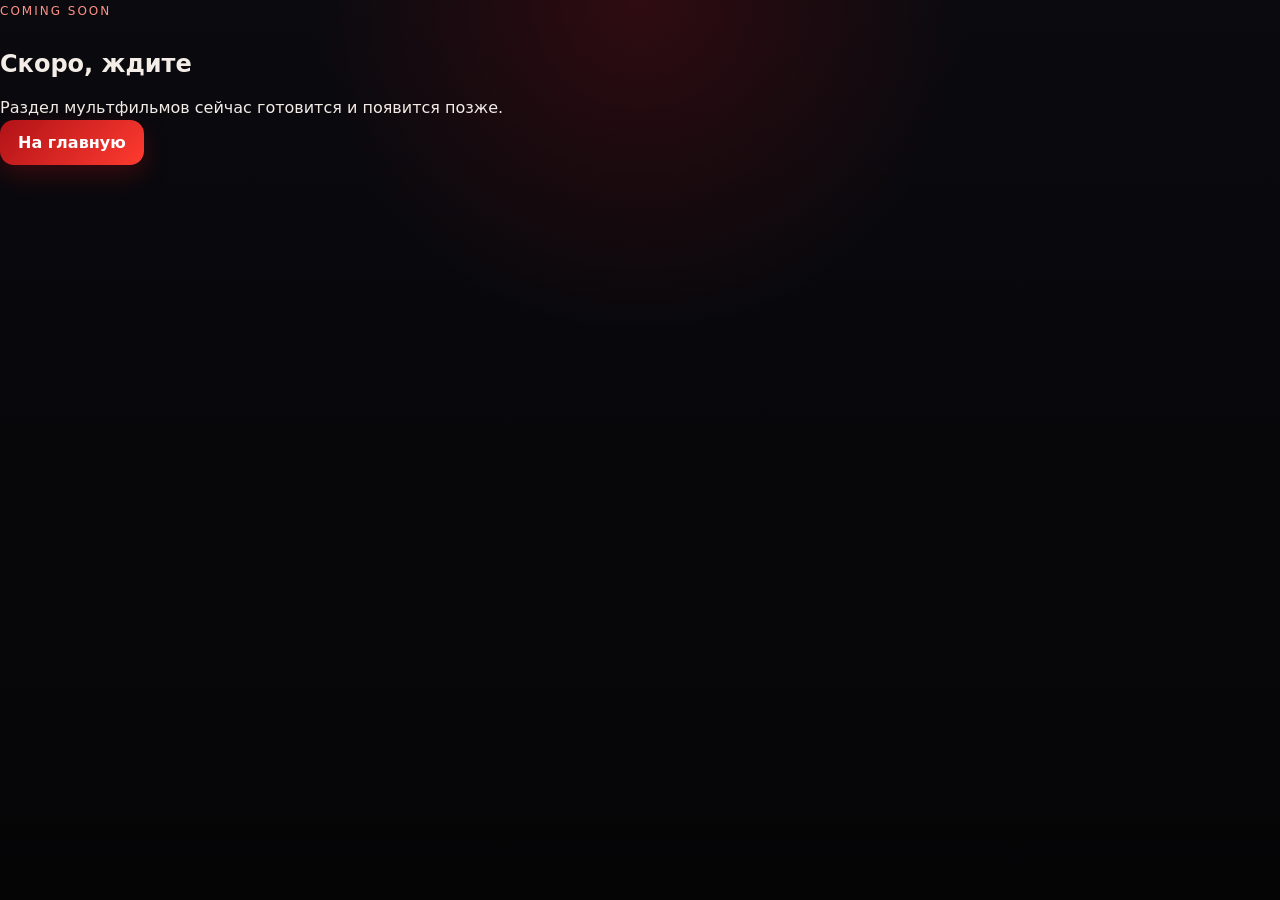
==== index.html/cartoons.html @ 0774ef66 "Add files via upload" ====
<!DOCTYPE html>
<html lang="ru">
<head>
  <meta charset="UTF-8" />
  <meta name="viewport" content="width=device-width, initial-scale=1.0" />
  <title>Мультфильмы</title>
  <link rel="stylesheet" href="style.css" />
</head>
<body>
  <main class="soon-page">
    <div class="soon-card">
      <span class="eyebrow">Coming soon</span>
      <h2>Скоро, ждите</h2>
      <p>Раздел мультфильмов сейчас готовится и появится позже.</p>
      <a class="btn btn-primary" href="index.html">На главную</a>
    </div>
  </main>
</body>
</html>
---- index.html/style.css ----
:root{
  --bg:#050507;
  --panel:#111118;
  --panel2:#171722;
  --text:#f3ece7;
  --muted:#b9aca7;
  --accent:#b11217;
  --accent2:#ff3b30;
  --line:rgba(255,59,48,.18);
}

*{box-sizing:border-box}
html,body{margin:0;padding:0}
body{
  min-height:100vh;
  font-family:Inter,system-ui,sans-serif;
  color:var(--text);
  background:
    radial-gradient(circle at top, rgba(177,18,23,.22), transparent 30%),
    linear-gradient(180deg, #0a0a0f 0%, #050506 100%);
}

.bg-noise{
  position:fixed;
  inset:0;
  pointer-events:none;
  opacity:.08;
  background-image:linear-gradient(rgba(255,255,255,.05) 1px, transparent 1px), linear-gradient(90deg, rgba(255,255,255,.05) 1px, transparent 1px);
  background-size:24px 24px;
  z-index:0;
}

.topbar,.page{position:relative;z-index:1}

.topbar{
  display:flex;
  justify-content:space-between;
  align-items:center;
  gap:20px;
  padding:18px 28px;
  background:rgba(10,10,14,.88);
  border-bottom:1px solid var(--line);
  backdrop-filter:blur(12px);
  box-shadow:0 10px 30px rgba(0,0,0,.35);
}

.brand{display:flex;align-items:center;gap:14px}
.logo-mark{
  width:54px;height:54px;border-radius:50%;
  display:grid;place-items:center;font-size:24px;color:#fff;
  background:radial-gradient(circle at 30% 30%, #ff5a5f, #590408 70%);
  box-shadow:0 0 18px rgba(177,18,23,.55);
  border:1px solid rgba(255,255,255,.08);
}
.brand-text h1{
  margin:0;font-family:Cinzel,serif;font-size:28px;letter-spacing:1px;text-transform:uppercase;
}
.brand-text p{margin:3px 0 0;color:var(--muted);font-size:13px}

.topnav{display:flex;flex-wrap:wrap;gap:10px}
.topnav a{
  color:var(--text);text-decoration:none;padding:10px 14px;
  border:1px solid rgba(255,255,255,.08);border-radius:999px;background:rgba(255,255,255,.03);
}
.topnav a:hover,.topnav a.active{
  background:rgba(177,18,23,.2);
  border-color:rgba(255,59,48,.45);
  box-shadow:0 0 18px rgba(177,18,23,.25);
}

.page{max-width:1280px;margin:0 auto;padding:30px 20px 60px}

.hero,.panel{
  background:rgba(14,14,20,.94);
  border:1px solid rgba(177,18,23,.18);
  border-radius:24px;
  box-shadow:0 18px 40px rgba(0,0,0,.4);
}

.hero{
  padding:28px;
  margin-bottom:18px;
}

.hero-split{
  display:grid;
  grid-template-columns:1.2fr .8fr;
  gap:24px;
  align-items:center;
}

.eyebrow{
  display:inline-block;
  margin-bottom:12px;
  color:#ff9189;
  font-size:12px;
  letter-spacing:2px;
  text-transform:uppercase;
}

.hero h2{
  margin:0 0 12px;
  font-family:Cinzel,serif;
  text-transform:uppercase;
  font-size:38px;
  letter-spacing:1px;
}

.hero p{margin:0;color:var(--muted);line-height:1.7;max-width:800px}

.hero-copy{display:flex;flex-direction:column;gap:16px}
.hero-actions{display:flex;gap:12px;flex-wrap:wrap}
.btn{
  border:none;border-radius:14px;padding:13px 18px;
  cursor:pointer;text-decoration:none;font-weight:700;
}
.btn-primary{
  background:linear-gradient(135deg, var(--accent), var(--accent2));
  color:#fff;
  box-shadow:0 10px 24px rgba(177,18,23,.28);
}
.btn-ghost{
  background:rgba(255,255,255,.04);
  color:var(--text);
  border:1px solid rgba(255,255,255,.1);
}

.hero-poster-wrap{
  min-height:320px;
  border-radius:22px;
  overflow:hidden;
  border:1px solid rgba(255,59,48,.15);
  background:radial-gradient(circle at top, rgba(177,18,23,.22), transparent 45%), #09090d;
  display:grid;
  place-items:center;
}
.hero-poster{
  width:100%;
  height:100%;
  object-fit:cover;
  display:block;
  filter:contrast(1.05) saturate(.92) brightness(.78);
}

.grid-two{
  display:grid;
  grid-template-columns:1fr 1fr;
  gap:18px;
  margin-bottom:18px;
}

.section-head{
  display:flex;
  justify-content:space-between;
  align-items:end;
  gap:16px;
  padding:20px 20px 0;
}
.section-head h3{
  margin:0;
  font-family:Cinzel,serif;
  text-transform:uppercase;
  letter-spacing:.8px;
  font-size:20px;
}
.section-head p{margin:0;color:var(--muted);font-size:13px}

.top3-row{
  display:flex;
  gap:14px;
  padding:20px;
  overflow-x:auto;
}
.mini-card{
  min-width:220px;
  background:rgba(255,255,255,.03);
  border:1px solid rgba(255,255,255,.08);
  border-radius:18px;
  padding:14px;
}
.mini-card img{
  width:100%;
  height:220px;
  object-fit:cover;
  border-radius:14px;
  margin-bottom:12px;
  filter:brightness(.82) contrast(1.05);
}
.mini-card h4{margin:0 0 6px;font-size:16px}
.mini-card p{margin:0;color:var(--muted);font-size:13px;line-height:1.5}

.fact-card,.news-list,.poll,.release-list,.disclaimer{padding:20px}
.fact-card{color:var(--text);line-height:1.7}
.news-list{display:grid;gap:14px}
.news-item{
  padding:14px 16px;border-radius:16px;
  background:rgba(255,255,255,.03);
  border:1px solid rgba(255,255,255,.07);
}
.news-date{display:block;color:#ff9a93;font-size:12px;margin-bottom:6px}
.news-item h4{margin:0;font-size:15px;line-height:1.5;font-weight:500}

.poll{display:grid;gap:12px}
.poll label{
  display:flex;gap:10px;align-items:center;
  padding:12px 14px;border-radius:14px;
  background:rgba(255,255,255,.03);
  border:1px solid rgba(255,255,255,.07);
}
.poll-result{color:#ffb4ad;min-height:24px}

.release-list{display:grid;gap:12px}
.release-item{
  display:flex;justify-content:space-between;gap:14px;
  padding:12px 14px;border-radius:14px;
  background:rgba(255,255,255,.03);
  border:1px solid rgba(255,255,255,.07);
}
.release-item strong{color:#ffb4ad}
.release-item span{color:var(--muted)}

.spotlight{margin-top:18px}
.disclaimer{
  margin:0;
  text-align:center;
  font-family:Cinzel,serif;
  text-transform:uppercase;
  letter-spacing:2px;
  color:#ff7d75;
}

.rating-table{width:100%;border-collapse:collapse}
.rating-table thead th{
  padding:16px 14px;text-align:left;font-family:Cinzel,serif;font-size:15px;
  background:linear-gradient(180deg, rgba(177,18,23,.3), rgba(22,10,12,.95));
  border-bottom:1px solid rgba(255,59,48,.18);
  cursor:pointer;
}
.rating-table tbody td{
  padding:15px 14px;border-bottom:1px solid rgba(255,255,255,.06);
}
.rating-table tbody tr:hover{background:rgba(177,18,23,.12)}
.rating-table tbody tr:nth-child(even){background:rgba(255,255,255,.015)}
.movie-row{cursor:pointer}
.star{color:#ff6d61;text-shadow:0 0 10px rgba(255,59,48,.25)}

.filters{
  display:flex;gap:12px;flex-wrap:wrap;margin:0 0 18px;
}
.filters input,.filters select{
  flex:1 1 260px;padding:14px 16px;border-radius:16px;
  border:1px solid rgba(255,255,255,.1);background:rgba(15,15,20,.95);color:var(--text);outline:none;
}

@media (max-width: 860px){
  .topbar{flex-direction:column;align-items:flex-start}
  .hero-split,.grid-two{grid-template-columns:1fr}
  .hero h2{font-size:28px}
  .release-item{flex-direction:column}
  .rating-table{display:block;overflow-x:auto;white-space:nowrap}
}
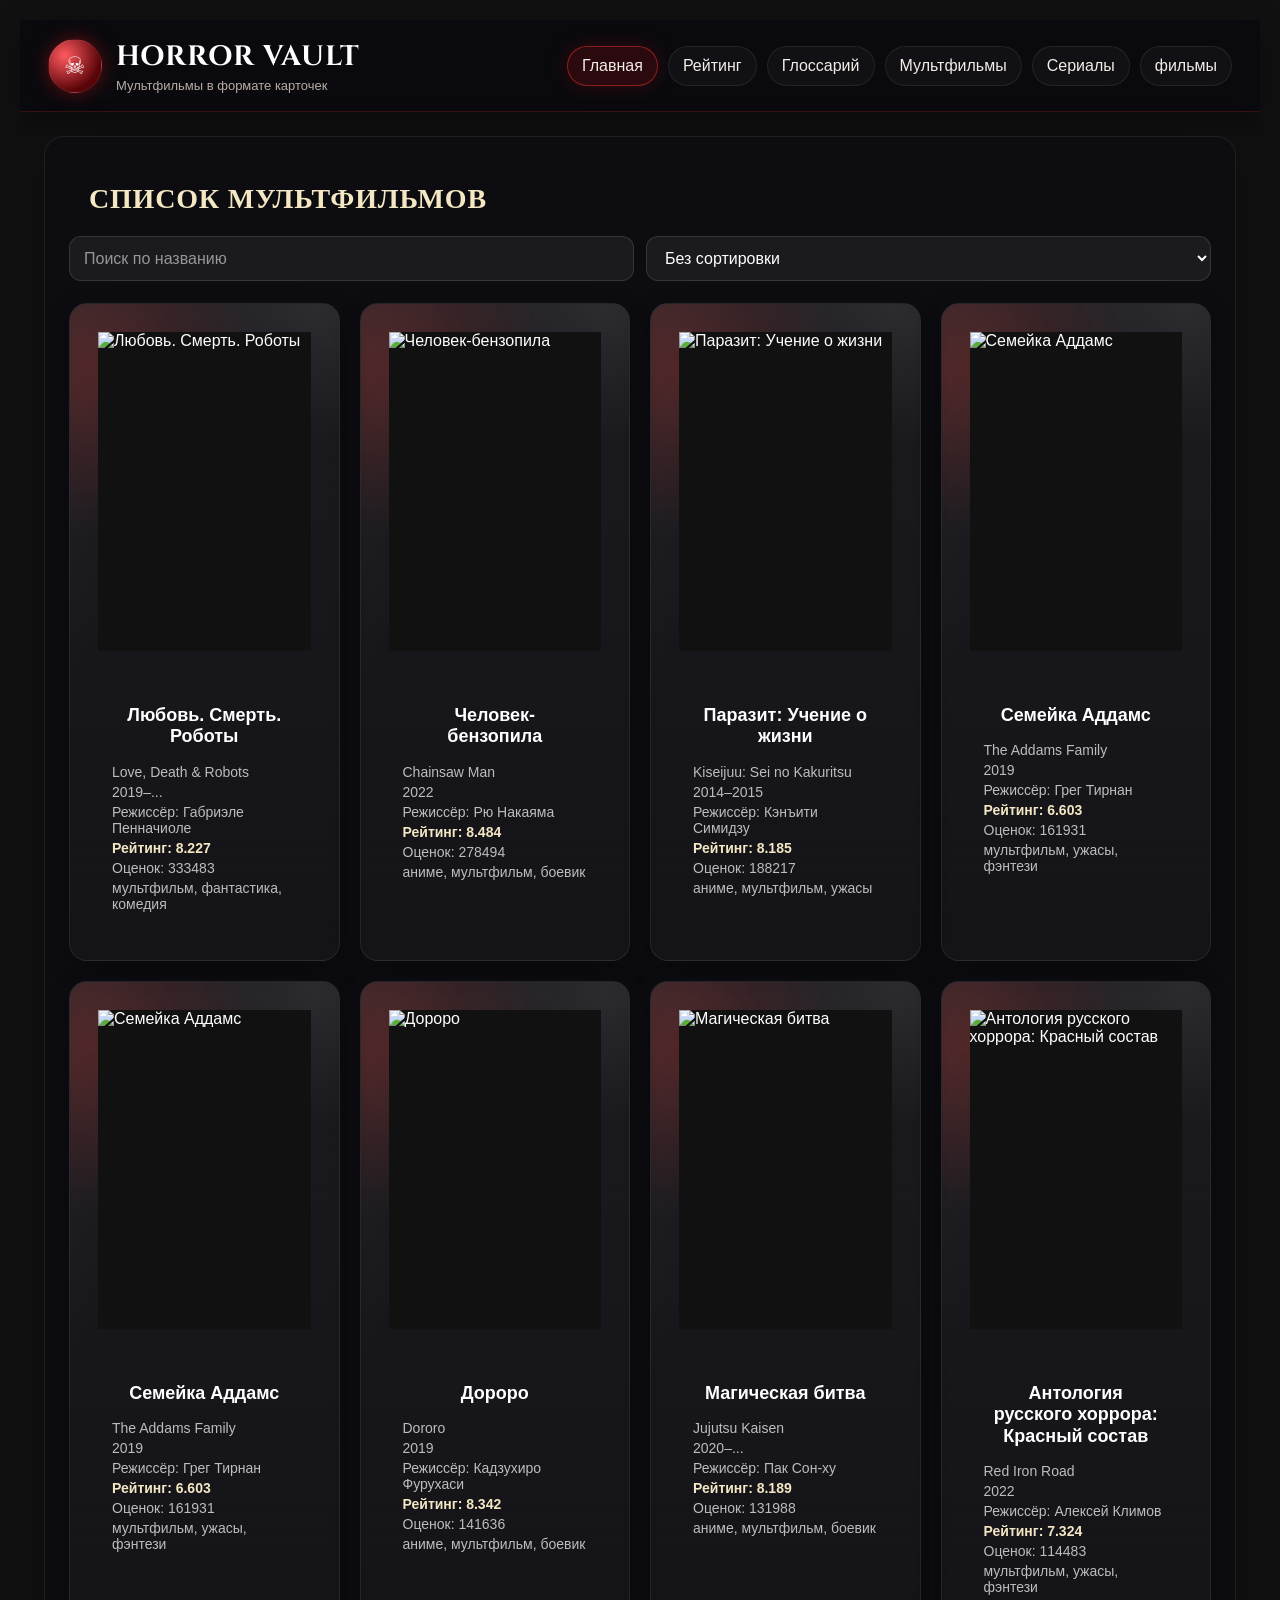
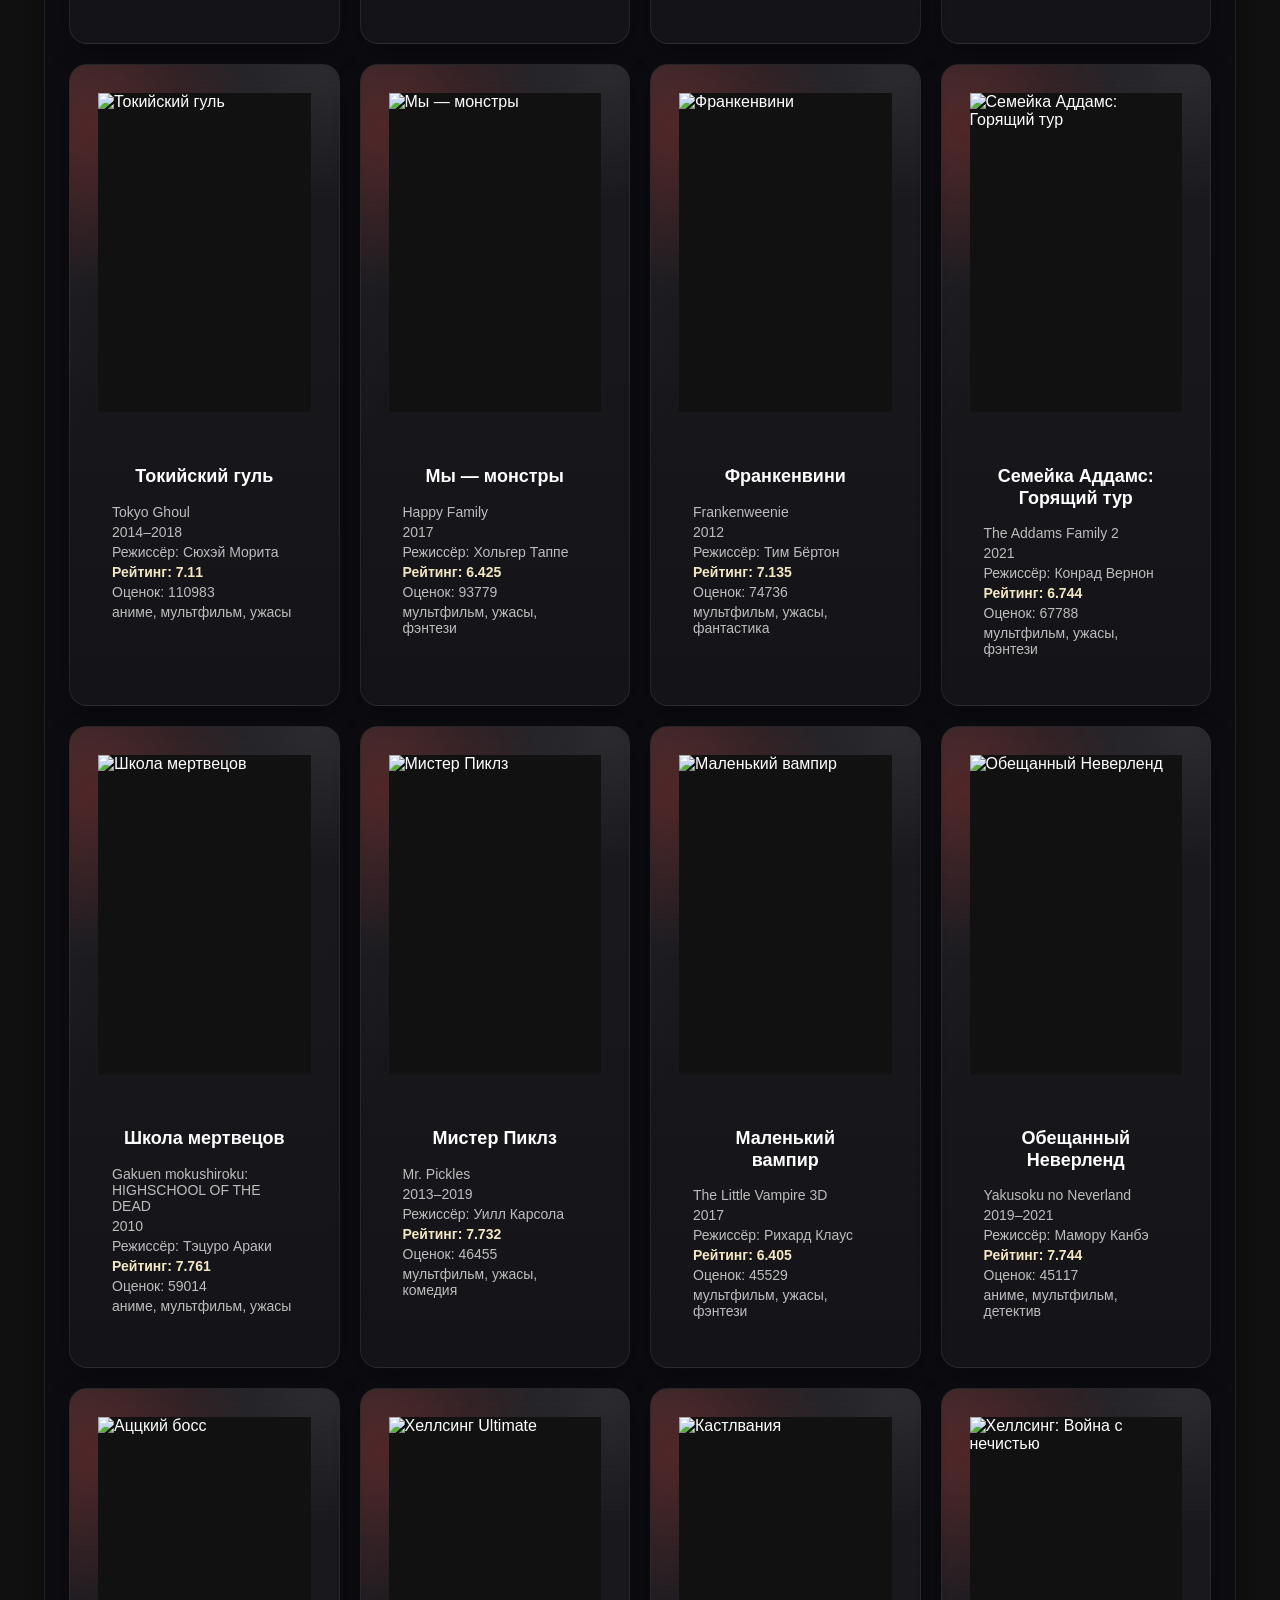
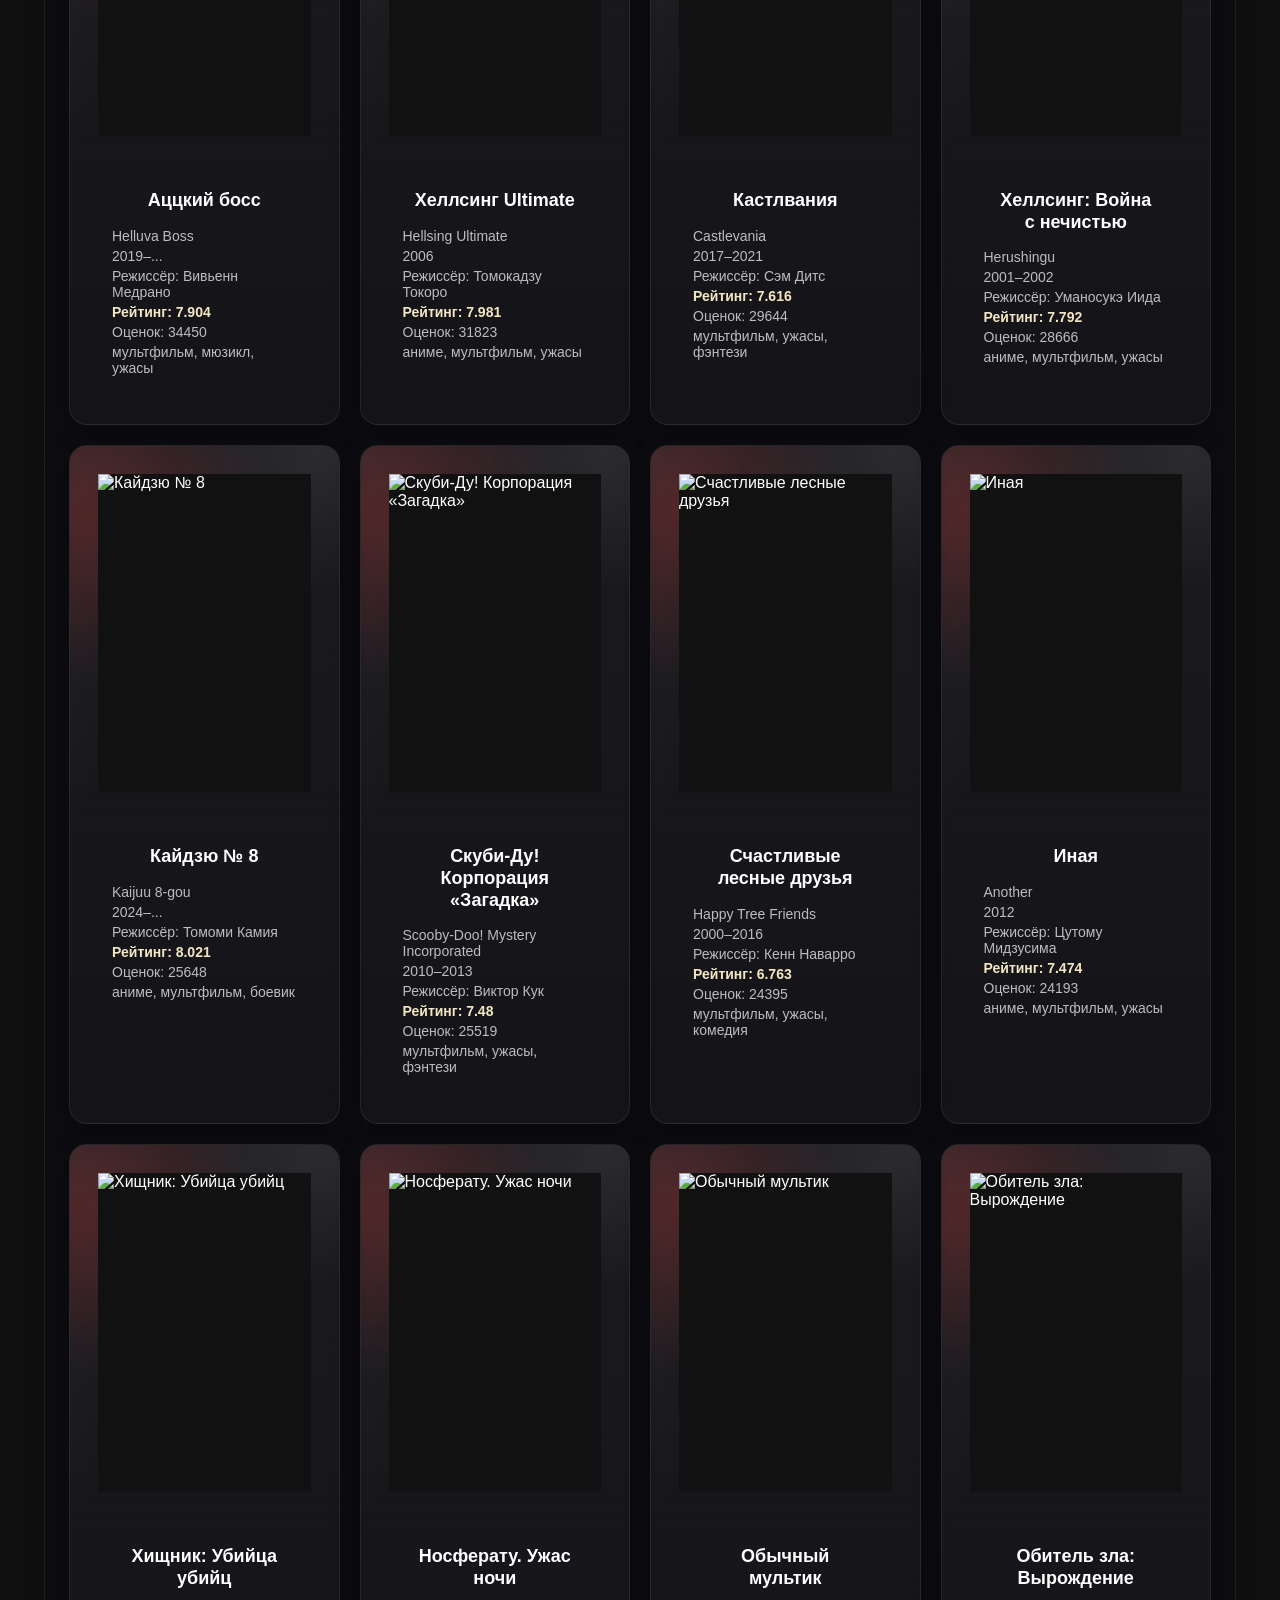
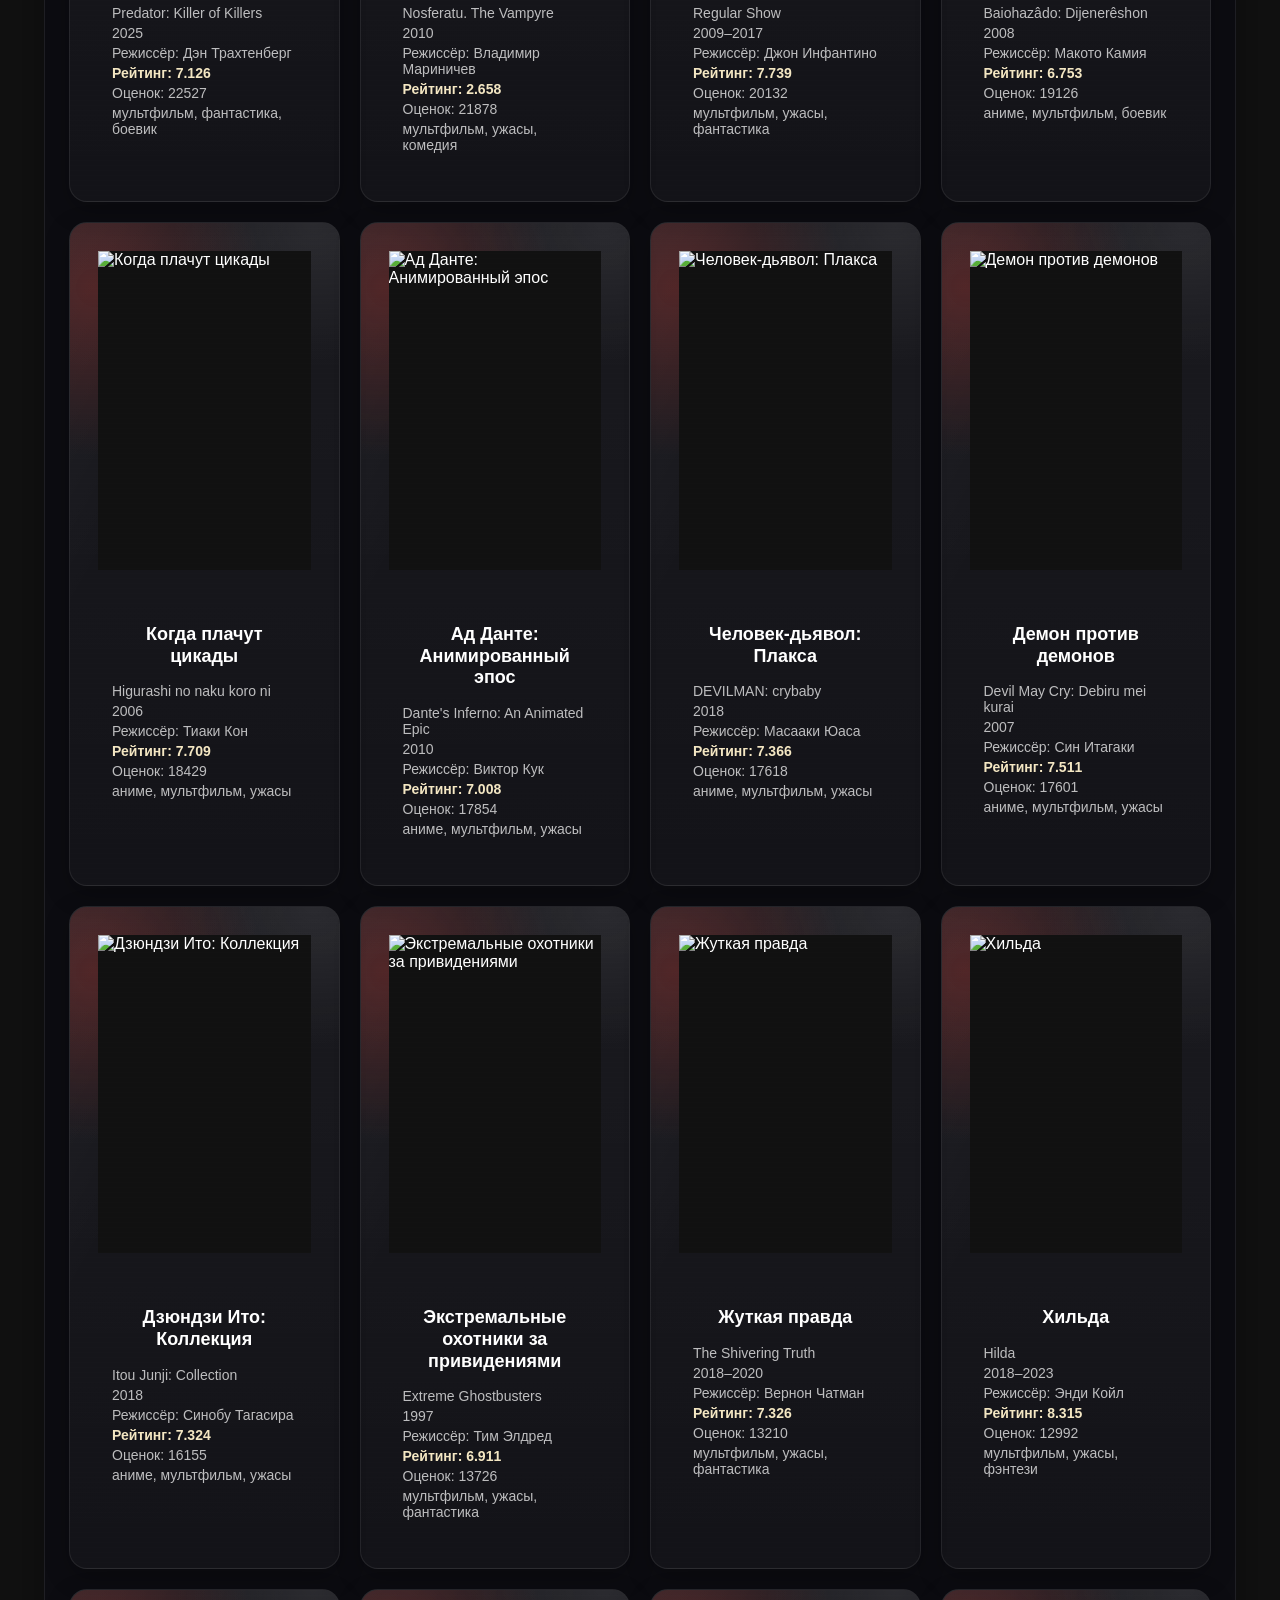
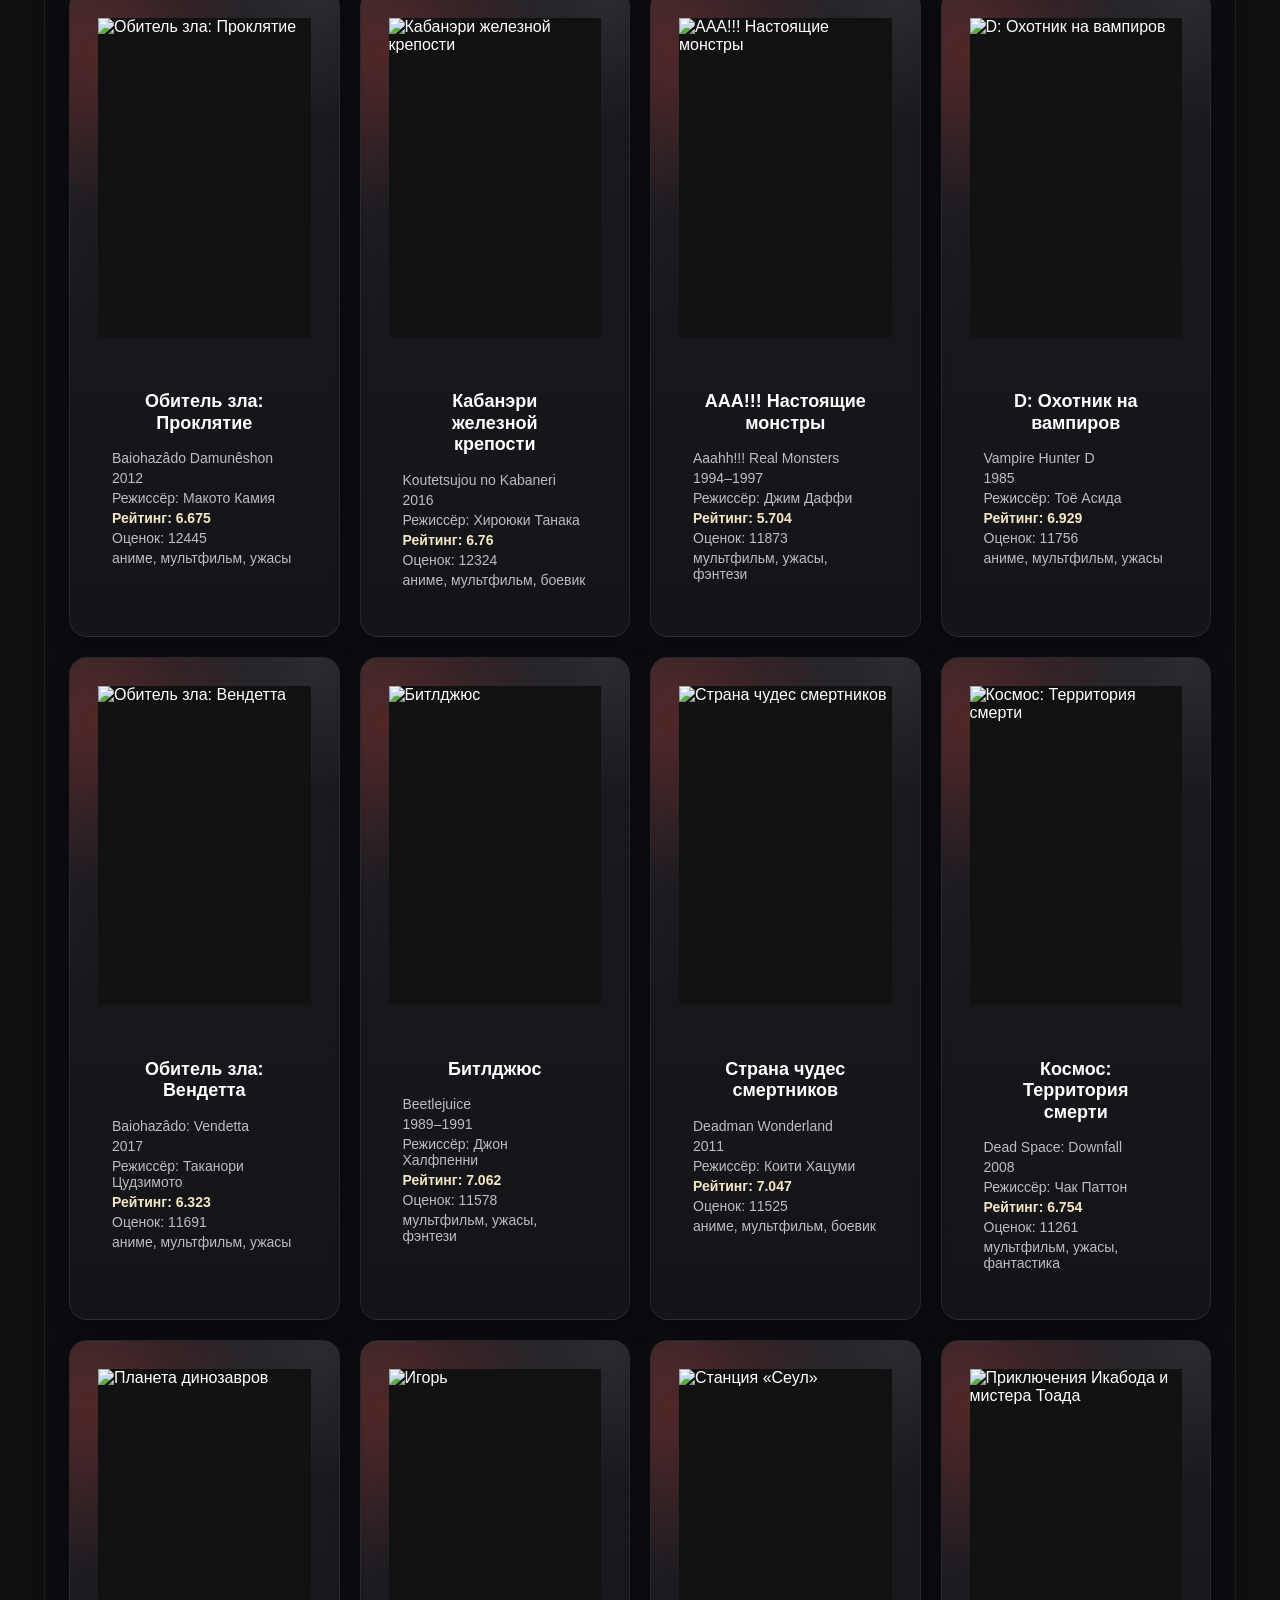
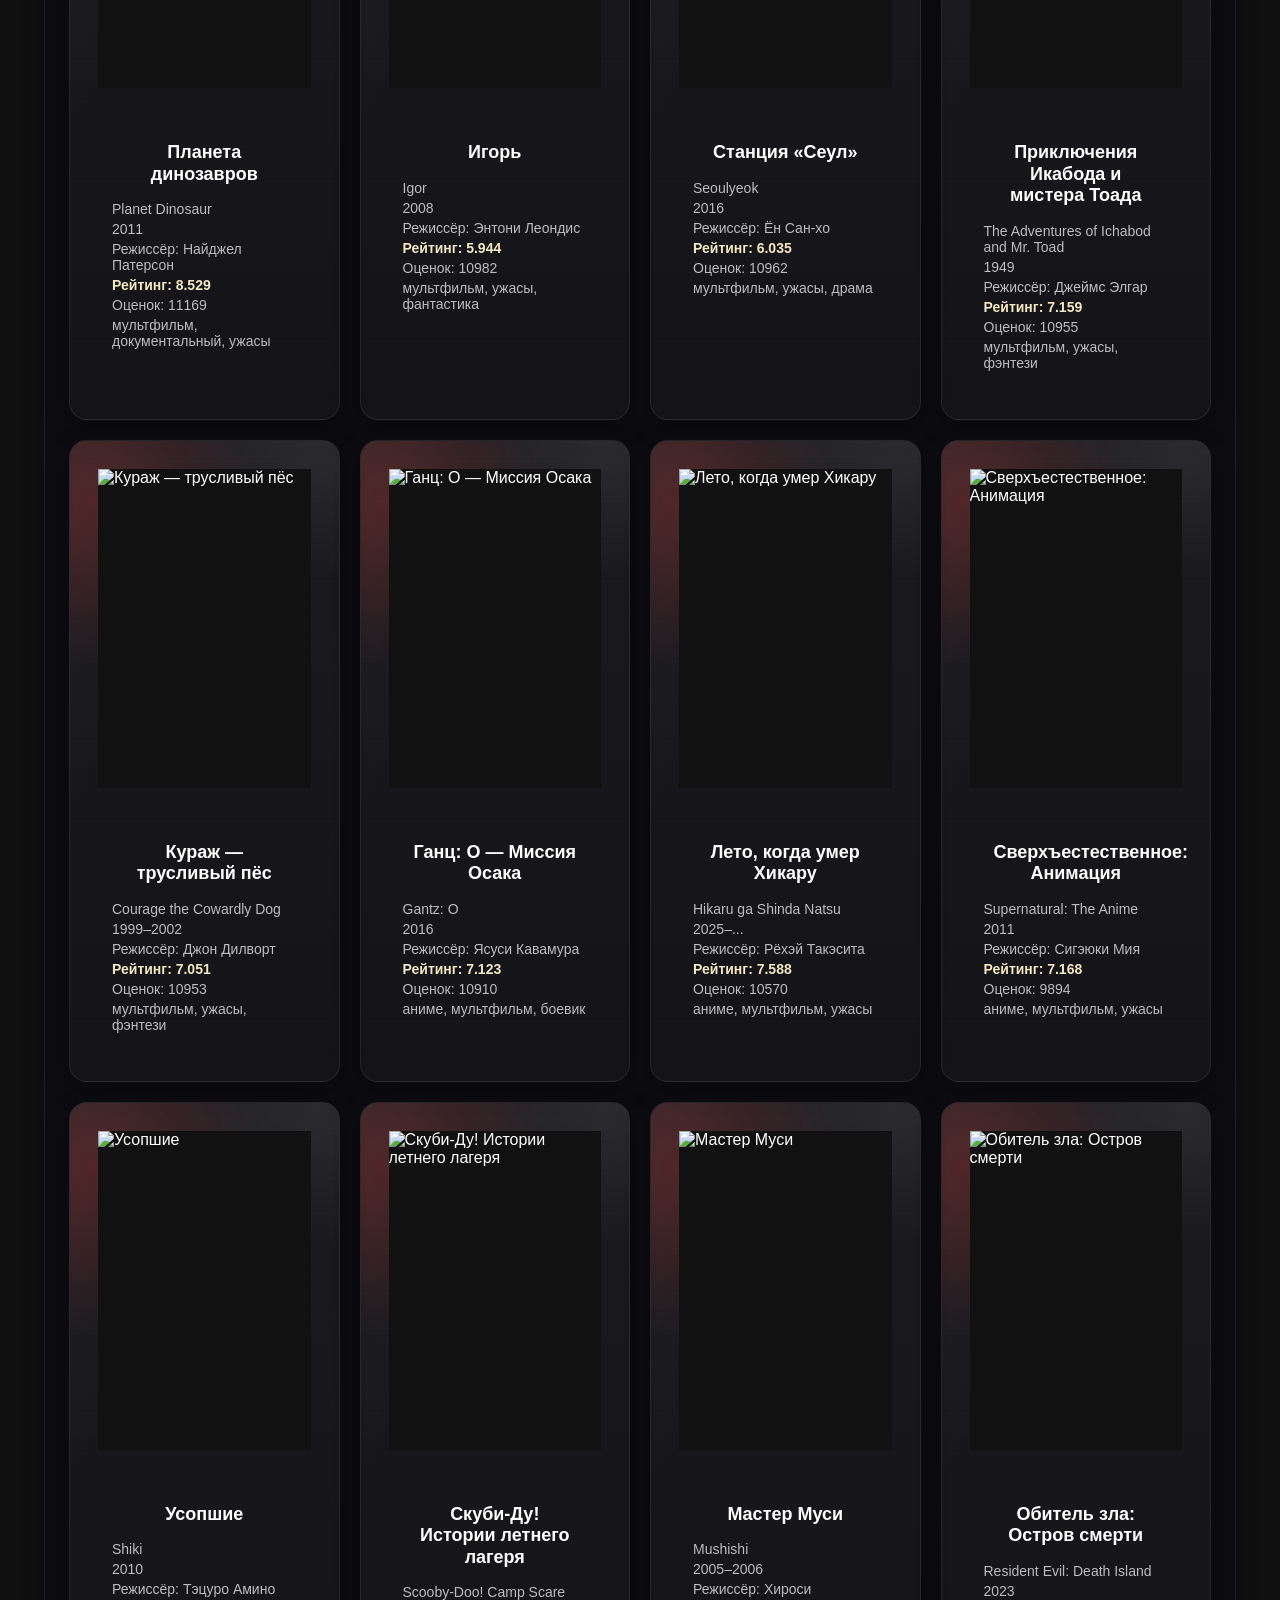
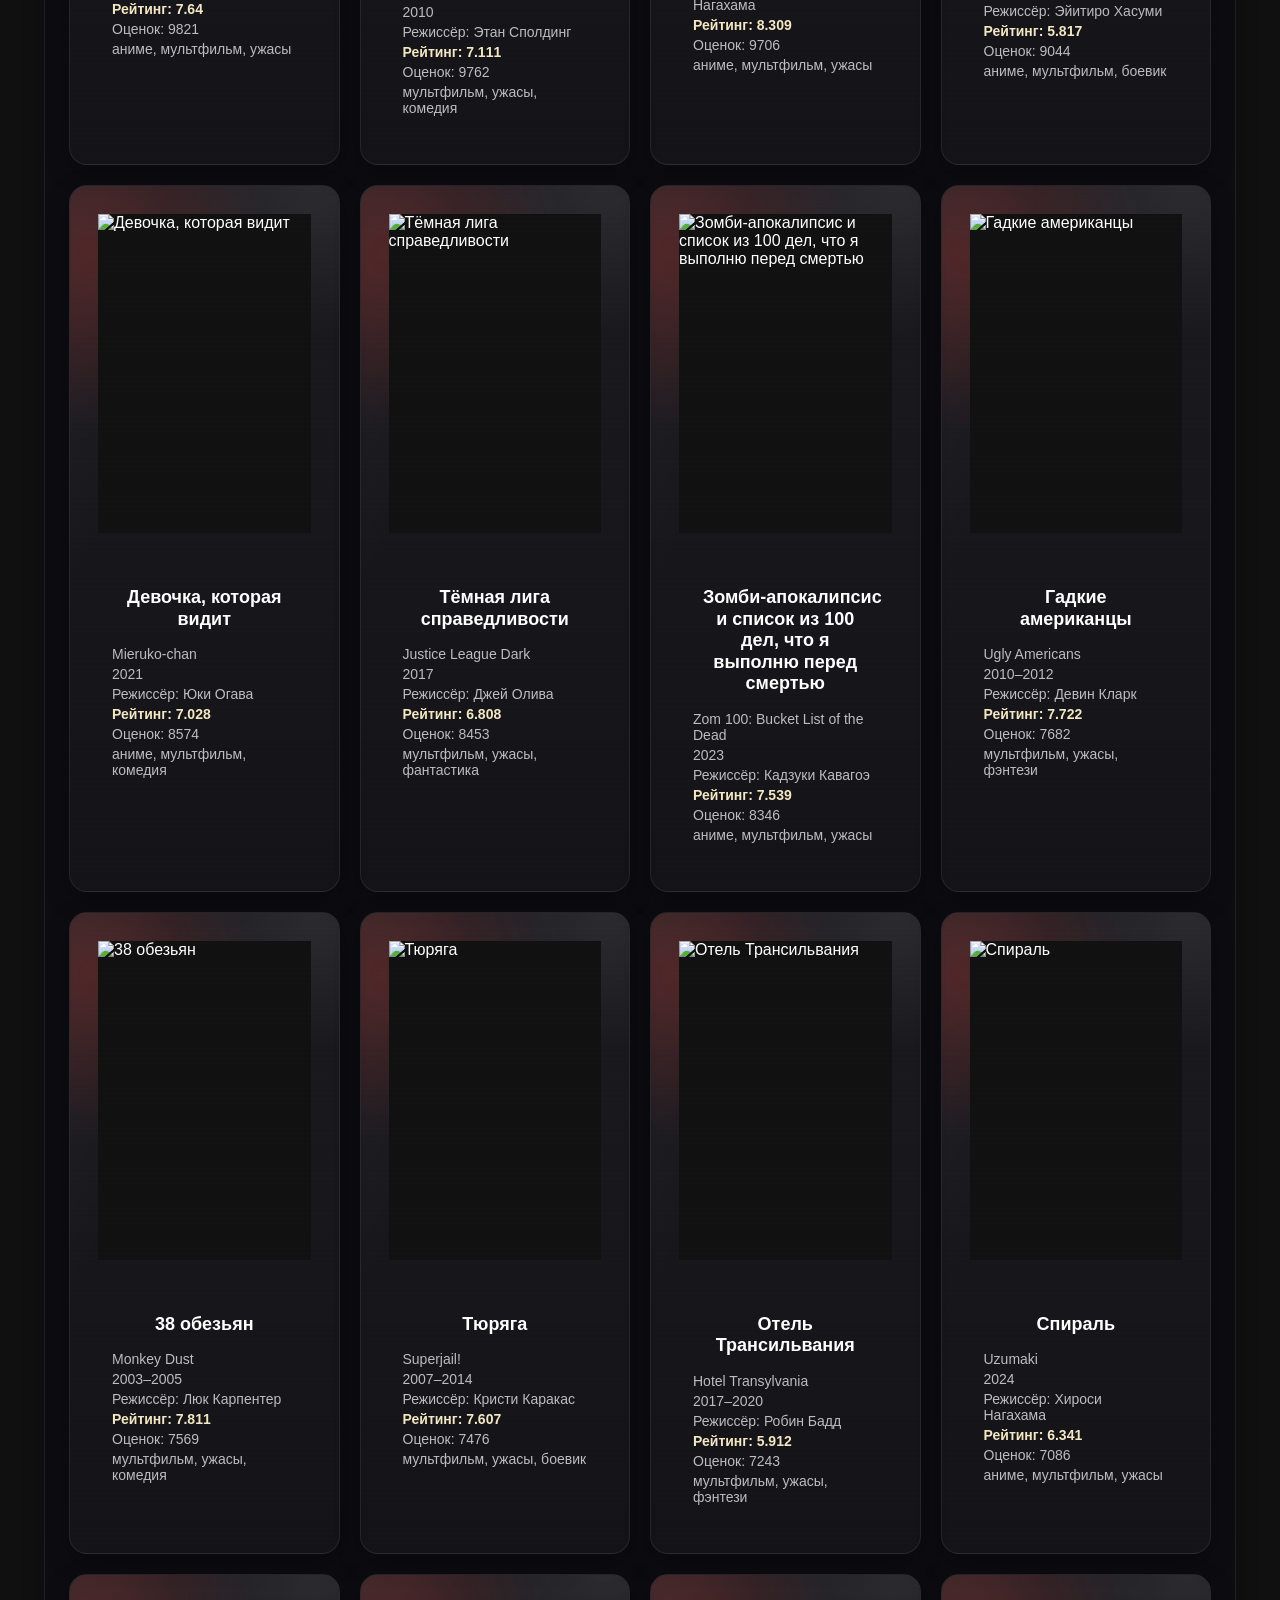
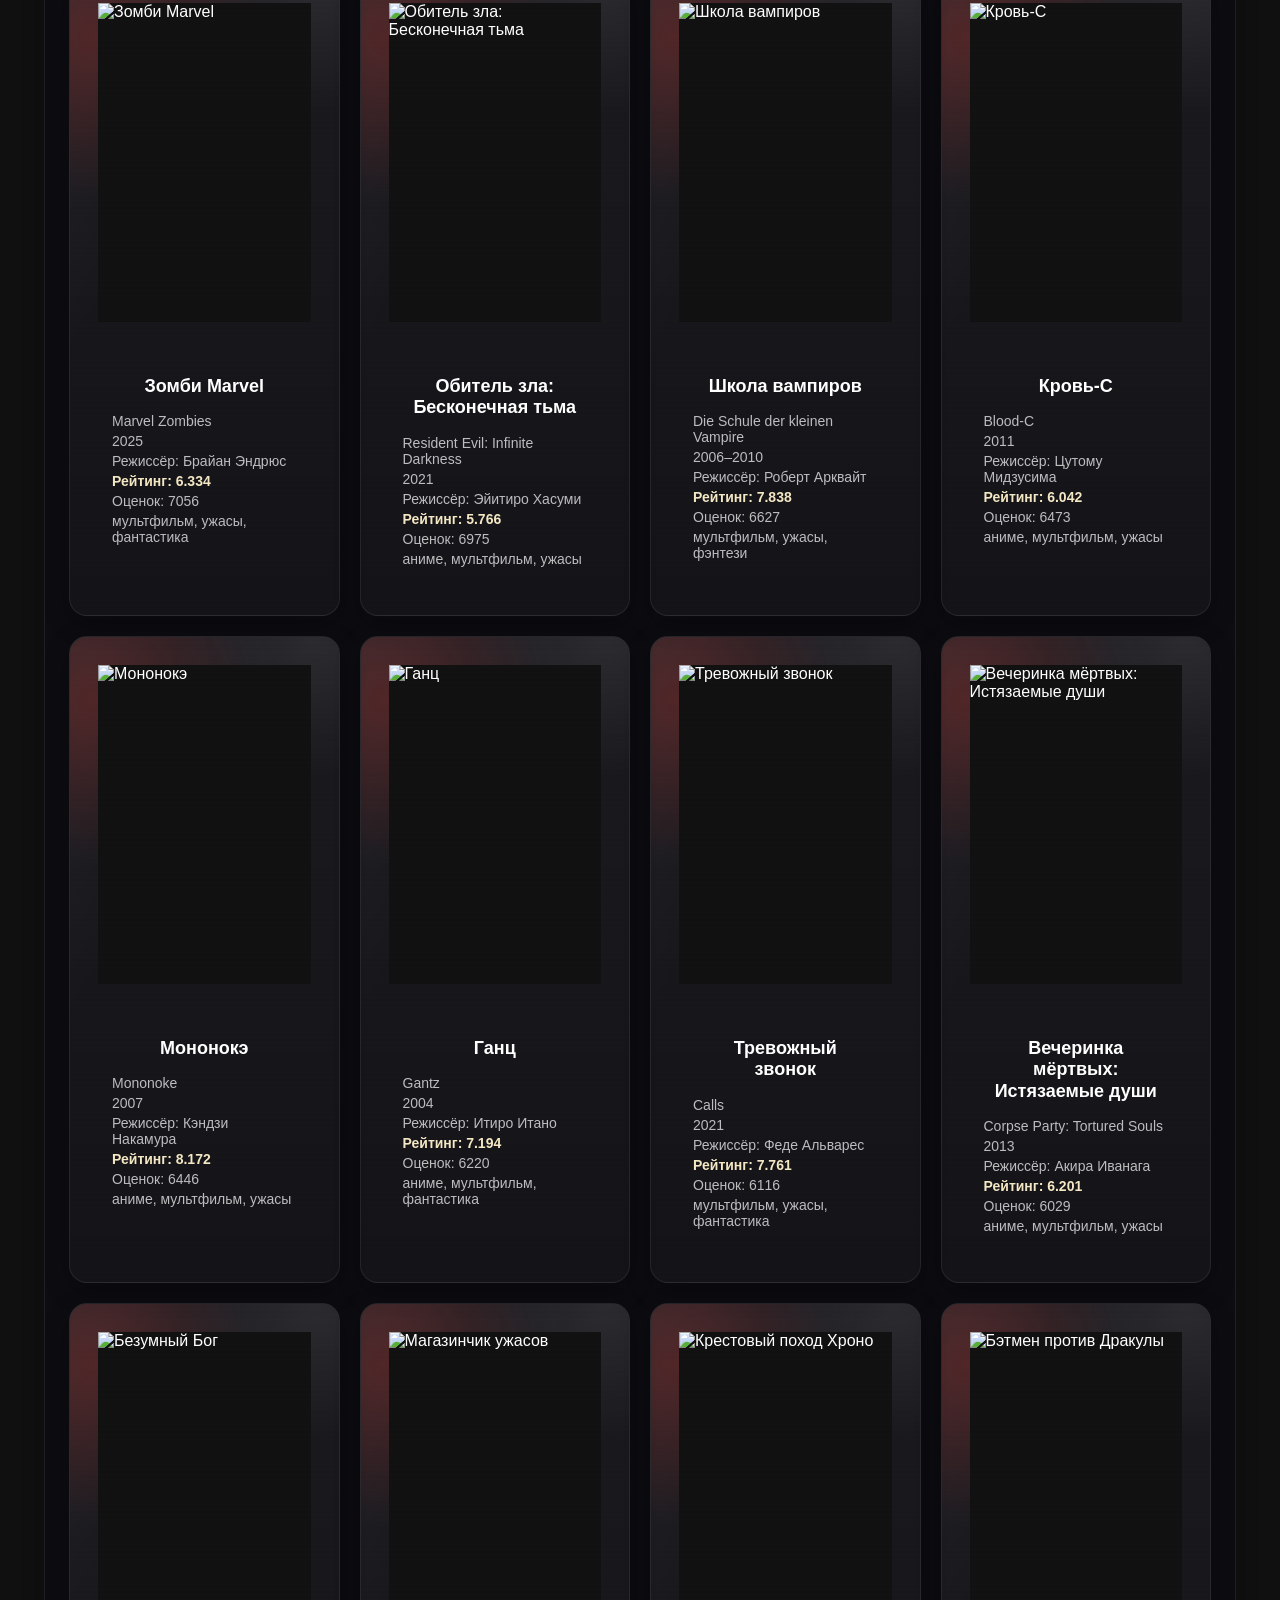
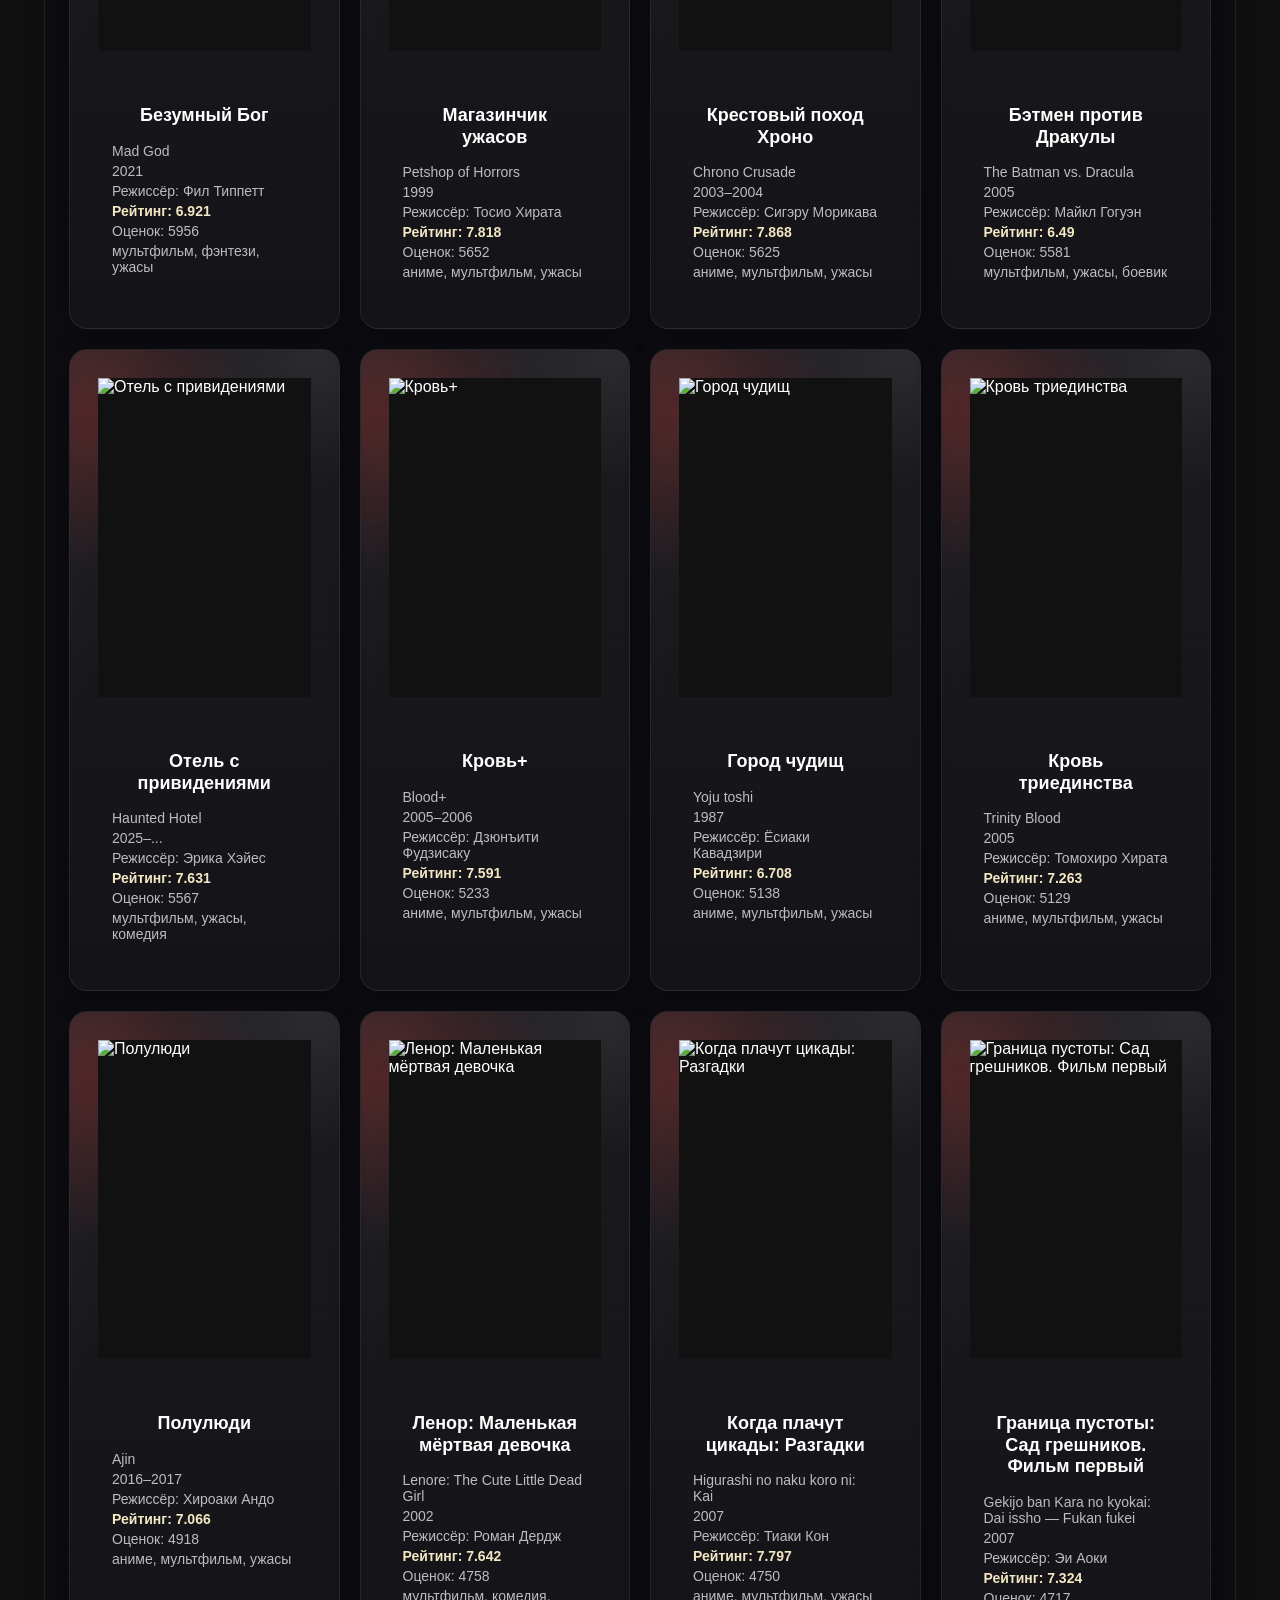
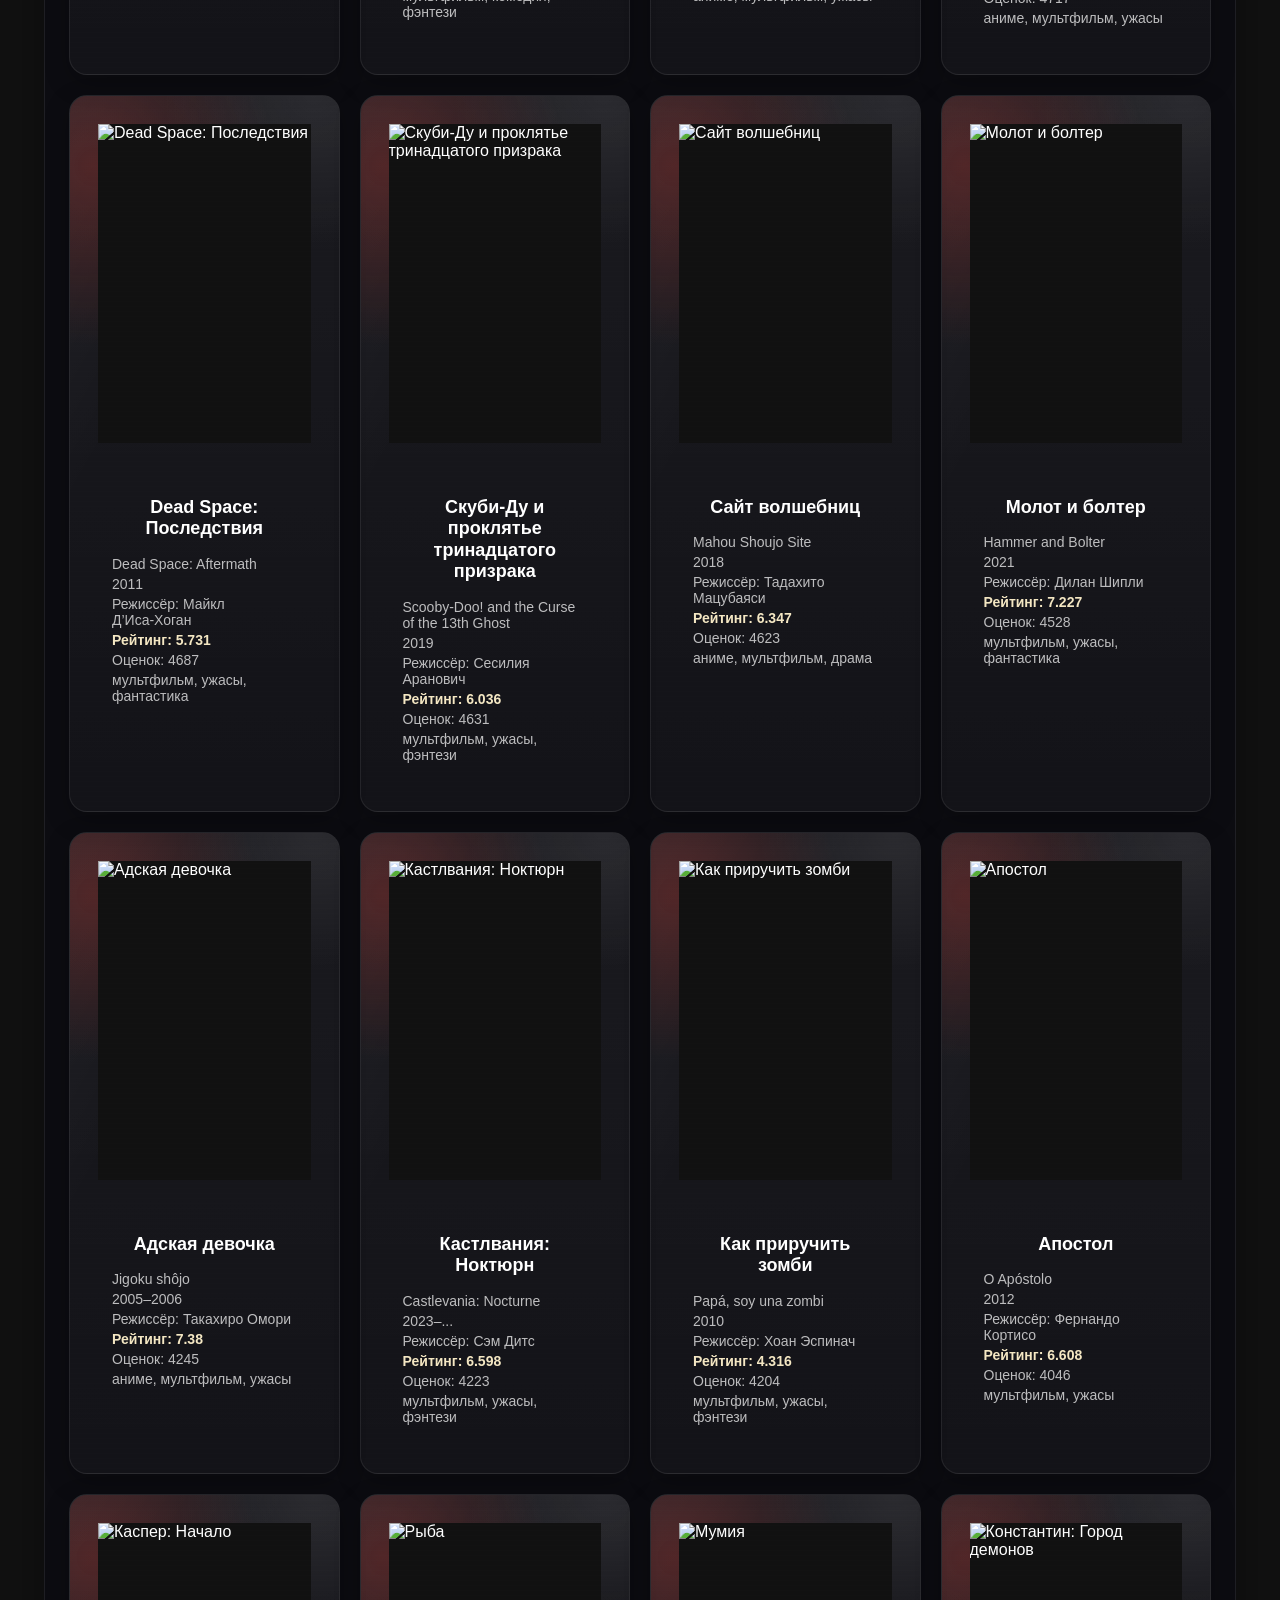
==== commit 0f0fded4: "Add files via upload" ====
--- a/index.html/cartoons.html
+++ b/index.html/cartoons.html
@@ -3,17 +3,53 @@
 <head>
   <meta charset="UTF-8" />
   <meta name="viewport" content="width=device-width, initial-scale=1.0" />
-  <title>Мультфильмы</title>
+  <title>Cartoons Vault</title>
+  <link rel="preconnect" href="https://fonts.googleapis.com">
+  <link rel="preconnect" href="https://fonts.gstatic.com" crossorigin>
+  <link href="https://fonts.googleapis.com/css2?family=Cinzel:wght@500;700&family=Inter:wght@400;500;700&display=swap" rel="stylesheet">
   <link rel="stylesheet" href="style.css" />
 </head>
 <body>
-  <main class="soon-page">
-    <div class="soon-card">
-      <span class="eyebrow">Coming soon</span>
-      <h2>Скоро, ждите</h2>
-      <p>Раздел мультфильмов сейчас готовится и появится позже.</p>
-      <a class="btn btn-primary" href="index.html">На главную</a>
+  <header class="topbar">
+    <div class="brand">
+      <div class="logo-mark">☠</div>
+      <div class="brand-text">
+        <h1>Horror Vault</h1>
+        <p>Мультфильмы в формате карточек</p>
+      </div>
     </div>
+
+    <nav class="topnav">
+     <a href="index.html" class="active">Главная</a>
+      <a href="rating.html">Рейтинг</a>
+      <a href="glossary.html">Глоссарий</a>
+      <a href="cartoons.html">Мультфильмы</a>
+      <a href="series.html">Сериалы</a>
+      <a href="kino.html">фильмы</a>
+    </nav>
+  </header>
+
+  <main class="page">
+    <section class="panel">
+      <div class="section-head">
+        <h3>Список мультфильмов</h3>
+      </div>
+
+      <div class="controls">
+        <input id="searchInput" type="text" placeholder="Поиск по названию">
+        <select id="sortSelect">
+          <option value="">Без сортировки</option>
+          <option value="localRating">По рейтингу</option>
+          <option value="localVotes">По популярности</option>
+          <option value="year">По годам</option>
+          <option value="genres">По жанру</option>
+        </select>
+      </div>
+
+      <div id="cartoonsGrid" class="movies-grid"></div>
+    </section>
   </main>
+
+  <script src="cartoons.js"></script>
 </body>
 </html>
--- a/index.html/style.css
+++ b/index.html/style.css
@@ -1,7 +1,6 @@
 :root{
   --bg:#050507;
   --panel:#111118;
-  --panel2:#171722;
   --text:#f3ece7;
   --muted:#b9aca7;
   --accent:#b11217;
@@ -125,21 +124,39 @@
   border:1px solid rgba(255,255,255,.1);
 }
 
-.hero-poster-wrap{
-  min-height:320px;
-  border-radius:22px;
-  overflow:hidden;
-  border:1px solid rgba(255,59,48,.15);
-  background:radial-gradient(circle at top, rgba(177,18,23,.22), transparent 45%), #09090d;
-  display:grid;
-  place-items:center;
-}
-.hero-poster{
-  width:100%;
-  height:100%;
-  object-fit:cover;
-  display:block;
-  filter:contrast(1.05) saturate(.92) brightness(.78);
+.hero-poster-wrap {
+  position: relative;
+  width: 100%;
+  max-width: 380px;
+  height: 520px;
+  margin: 0 auto;
+  border-radius: 22px;
+  overflow: hidden;
+  border: 1px solid rgba(255, 59, 48, 0.15);
+  background: #09090d;
+}
+
+.hero-poster {
+  width: 100%;
+  height: 100%;
+  object-fit: contain;
+  display: block;
+  background: #09090d;
+}
+
+.poster-label {
+  position: absolute;
+  top: 14px;
+  left: 14px;
+  z-index: 5;
+  padding: 8px 12px;
+  border-radius: 999px;
+  background: rgba(0, 0, 0, 0.65);
+  color: #fff;
+  font-size: 12px;
+  letter-spacing: 1px;
+  text-transform: uppercase;
+  pointer-events: none;
 }
 
 .grid-two{
@@ -177,6 +194,8 @@
   border:1px solid rgba(255,255,255,.08);
   border-radius:18px;
   padding:14px;
+  text-decoration:none;
+  color:var(--text);
 }
 .mini-card img{
   width:100%;
@@ -229,33 +248,1119 @@
   color:#ff7d75;
 }
 
-.rating-table{width:100%;border-collapse:collapse}
-.rating-table thead th{
-  padding:16px 14px;text-align:left;font-family:Cinzel,serif;font-size:15px;
-  background:linear-gradient(180deg, rgba(177,18,23,.3), rgba(22,10,12,.95));
-  border-bottom:1px solid rgba(255,59,48,.18);
-  cursor:pointer;
-}
-.rating-table tbody td{
-  padding:15px 14px;border-bottom:1px solid rgba(255,255,255,.06);
-}
-.rating-table tbody tr:hover{background:rgba(177,18,23,.12)}
-.rating-table tbody tr:nth-child(even){background:rgba(255,255,255,.015)}
-.movie-row{cursor:pointer}
-.star{color:#ff6d61;text-shadow:0 0 10px rgba(255,59,48,.25)}
-
-.filters{
-  display:flex;gap:12px;flex-wrap:wrap;margin:0 0 18px;
-}
-.filters input,.filters select{
-  flex:1 1 260px;padding:14px 16px;border-radius:16px;
-  border:1px solid rgba(255,255,255,.1);background:rgba(15,15,20,.95);color:var(--text);outline:none;
-}
-
 @media (max-width: 860px){
   .topbar{flex-direction:column;align-items:flex-start}
   .hero-split,.grid-two{grid-template-columns:1fr}
   .hero h2{font-size:28px}
   .release-item{flex-direction:column}
-  .rating-table{display:block;overflow-x:auto;white-space:nowrap}
-}
+}
+.movie-page {
+  min-height: 100vh;
+  padding: 40px 20px 70px;
+  display: flex;
+  align-items: center;
+  justify-content: center;
+  background:
+    radial-gradient(circle at top, rgba(177, 18, 23, 0.18), transparent 34%),
+    linear-gradient(180deg, #07070a 0%, #040405 100%);
+}
+
+.movie-card {
+  width: 100%;
+  max-width: 1180px;
+  display: grid;
+  grid-template-columns: 360px 1fr;
+  gap: 30px;
+  padding: 28px;
+  border-radius: 30px;
+  background: rgba(14, 14, 20, 0.96);
+  border: 1px solid rgba(255, 59, 48, 0.18);
+  box-shadow: 0 24px 70px rgba(0, 0, 0, 0.58);
+  position: relative;
+  overflow: hidden;
+}
+
+.movie-card::before {
+  content: "";
+  position: absolute;
+  inset: 0;
+  background: linear-gradient(135deg, rgba(255,255,255,0.05), transparent 35%);
+  pointer-events: none;
+}
+
+.movie-card-poster {
+  width: 100%;
+  height: 560px;
+  object-fit: cover;
+  border-radius: 24px;
+  display: block;
+  background: #0b0b0f;
+  box-shadow: 0 18px 35px rgba(0, 0, 0, 0.45);
+}
+
+.movie-card-info {
+  position: relative;
+  z-index: 1;
+  display: flex;
+  flex-direction: column;
+  gap: 18px;
+  padding: 8px 6px 8px 0;
+}
+
+.movie-card-info h1 {
+  margin: 0;
+  font-family: Cinzel, serif;
+  font-size: 48px;
+  line-height: 1.04;
+  letter-spacing: 1px;
+  text-transform: uppercase;
+  color: #fff;
+}
+
+.movie-card-genre {
+  margin: 0;
+  display: inline-flex;
+  width: fit-content;
+  padding: 7px 12px;
+  border-radius: 999px;
+  background: rgba(255, 59, 48, 0.12);
+  border: 1px solid rgba(255, 59, 48, 0.24);
+  color: #ffb4ad;
+  font-size: 13px;
+  letter-spacing: 1px;
+  text-transform: uppercase;
+}
+
+.movie-card-meta {
+  display: grid;
+  grid-template-columns: repeat(2, minmax(0, 1fr));
+  gap: 12px;
+}
+
+.meta-item {
+  padding: 14px 16px;
+  border-radius: 18px;
+  background: rgba(255, 255, 255, 0.04);
+  border: 1px solid rgba(255, 255, 255, 0.06);
+}
+
+.meta-item span {
+  display: block;
+  color: #ffb4ad;
+  font-size: 12px;
+  letter-spacing: 1px;
+  text-transform: uppercase;
+  margin-bottom: 6px;
+}
+
+.meta-item strong {
+  color: #fff;
+  font-size: 16px;
+}
+
+.movie-card-section {
+  padding: 18px 20px;
+  border-radius: 20px;
+  background: rgba(255, 255, 255, 0.035);
+  border: 1px solid rgba(255, 255, 255, 0.06);
+}
+
+.movie-card-section h3 {
+  margin: 0 0 10px;
+  font-family: Cinzel, serif;
+  font-size: 20px;
+  text-transform: uppercase;
+  letter-spacing: 1px;
+  color: #fff;
+}
+
+.movie-card-section p {
+  margin: 0;
+  color: #ddd4cf;
+  line-height: 1.8;
+  font-size: 15px;
+}
+
+.movie-card-quote {
+  margin: 0;
+  padding: 18px 20px;
+  border-left: 4px solid #ff3b30;
+  background: rgba(255, 255, 255, 0.04);
+  border-radius: 18px;
+  color: #fff;
+  font-style: italic;
+}
+
+.movie-card-badges {
+  display: flex;
+  flex-wrap: wrap;
+  gap: 10px;
+}
+
+.badge {
+  display: inline-flex;
+  align-items: center;
+  gap: 8px;
+  padding: 9px 14px;
+  border-radius: 999px;
+  background: rgba(255, 59, 48, 0.10);
+  border: 1px solid rgba(255, 59, 48, 0.18);
+  color: #fff;
+  font-size: 13px;
+}
+
+.movie-card-bottom {
+  display: grid;
+  grid-template-columns: 1fr 1fr;
+  gap: 16px;
+}
+
+.cast-list, .facts-list {
+  padding: 18px 20px;
+  border-radius: 20px;
+  background: rgba(255, 255, 255, 0.035);
+  border: 1px solid rgba(255, 255, 255, 0.06);
+}
+
+.cast-list h3, .facts-list h3 {
+  margin: 0 0 12px;
+  font-family: Cinzel, serif;
+  text-transform: uppercase;
+  font-size: 18px;
+  letter-spacing: 1px;
+}
+
+.cast-list ul, .facts-list ul {
+  margin: 0;
+  padding-left: 18px;
+  color: #ddd4cf;
+  line-height: 1.75;
+}
+
+@media (max-width: 980px) {
+  .movie-card {
+    grid-template-columns: 1fr;
+  }
+
+  .movie-card-poster {
+    height: 440px;
+  }
+
+  .movie-card-info h1 {
+    font-size: 34px;
+  }
+
+  .movie-card-bottom {
+    grid-template-columns: 1fr;
+  }
+}
+
+@media (max-width: 520px) {
+  .movie-page {
+    padding: 18px 12px 40px;
+  }
+
+  .movie-card {
+    padding: 16px;
+    border-radius: 22px;
+  }
+
+  .movie-card-poster {
+    height: 360px;
+  }
+
+  .movie-card-info h1 {
+    font-size: 28px;
+  }
+
+  .movie-card-meta {
+    grid-template-columns: 1fr;
+  }
+}
+.movie-page {
+  min-height: 100vh;
+  padding: 40px 16px 70px;
+  display: flex;
+  align-items: center;
+  justify-content: center;
+  background:
+    radial-gradient(circle at top, rgba(177, 18, 23, 0.22), transparent 30%),
+    radial-gradient(circle at bottom, rgba(0, 0, 0, 0.75), transparent 35%),
+    linear-gradient(180deg, #07070a 0%, #020203 100%);
+}
+
+.movie-card {
+  width: 100%;
+  max-width: 1240px;
+  position: relative;
+  overflow: hidden;
+  display: grid;
+  grid-template-columns: 380px 1fr;
+  gap: 28px;
+  padding: 28px;
+  border-radius: 32px;
+  background:
+    linear-gradient(145deg, rgba(23, 23, 31, 0.98), rgba(8, 8, 11, 0.98));
+  border: 1px solid rgba(255, 59, 48, 0.18);
+  box-shadow:
+    0 30px 90px rgba(0, 0, 0, 0.65),
+    inset 0 1px 0 rgba(255, 255, 255, 0.04);
+}
+
+.movie-card::before {
+  content: "";
+  position: absolute;
+  inset: 0;
+  background:
+    linear-gradient(115deg, rgba(255, 255, 255, 0.06), transparent 30%),
+    radial-gradient(circle at 20% 20%, rgba(255, 59, 48, 0.12), transparent 35%);
+  pointer-events: none;
+}
+
+.movie-card::after {
+  content: "";
+  position: absolute;
+  inset: 0;
+  background-image: linear-gradient(rgba(255,255,255,0.03) 1px, transparent 1px);
+  background-size: 100% 4px;
+  opacity: 0.07;
+  pointer-events: none;
+}
+
+.movie-card-poster {
+  width: 100%;
+  height: 560px;
+  object-fit: cover;
+  display: block;
+  border-radius: 26px;
+  background: #0a0a0d;
+  border: 1px solid rgba(255, 255, 255, 0.06);
+  box-shadow:
+    0 18px 40px rgba(0, 0, 0, 0.6),
+    0 0 0 1px rgba(255, 59, 48, 0.08);
+  filter: saturate(0.9) contrast(1.06) brightness(0.85);
+}
+
+.movie-card-info {
+  position: relative;
+  z-index: 1;
+  display: flex;
+  flex-direction: column;
+  gap: 18px;
+  padding: 8px 6px 8px 0;
+}
+
+.movie-card-info h1 {
+  margin: 0;
+  font-family: Cinzel, serif;
+  font-size: 54px;
+  line-height: 1;
+  letter-spacing: 1.5px;
+  text-transform: uppercase;
+  color: #fff;
+  text-shadow:
+    0 0 18px rgba(255, 59, 48, 0.18),
+    0 8px 20px rgba(0, 0, 0, 0.55);
+}
+
+.movie-card-genre {
+  margin: 0;
+  display: inline-flex;
+  width: fit-content;
+  padding: 8px 14px;
+  border-radius: 999px;
+  background: rgba(255, 59, 48, 0.12);
+  border: 1px solid rgba(255, 59, 48, 0.24);
+  color: #ffb7b2;
+  font-size: 12px;
+  letter-spacing: 2px;
+  text-transform: uppercase;
+}
+
+.movie-card-meta {
+  display: grid;
+  grid-template-columns: repeat(2, minmax(0, 1fr));
+  gap: 12px;
+}
+
+.meta-item {
+  padding: 16px 18px;
+  border-radius: 18px;
+  background: rgba(255, 255, 255, 0.04);
+  border: 1px solid rgba(255, 255, 255, 0.07);
+  box-shadow: inset 0 1px 0 rgba(255,255,255,0.03);
+}
+
+.meta-item span {
+  display: block;
+  margin-bottom: 8px;
+  color: #ff8f88;
+  font-size: 11px;
+  letter-spacing: 1.7px;
+  text-transform: uppercase;
+}
+
+.meta-item strong {
+  color: #fff;
+  font-size: 16px;
+  line-height: 1.45;
+}
+
+.movie-card-section {
+  padding: 20px 22px;
+  border-radius: 22px;
+  background:
+    linear-gradient(180deg, rgba(255,255,255,0.04), rgba(255,255,255,0.025));
+  border: 1px solid rgba(255, 255, 255, 0.06);
+  position: relative;
+}
+
+.movie-card-section h3 {
+  margin: 0 0 12px;
+  font-family: Cinzel, serif;
+  text-transform: uppercase;
+  letter-spacing: 1.3px;
+  font-size: 18px;
+  color: #fff;
+}
+
+.movie-card-section p {
+  margin: 0;
+  color: #d8cdc8;
+  line-height: 1.85;
+  font-size: 15px;
+}
+
+.movie-card-quote {
+  margin: 0;
+  padding: 18px 20px;
+  border-left: 4px solid #ff3b30;
+  background: rgba(255, 255, 255, 0.035);
+  border-radius: 18px;
+  color: #fff;
+  font-style: italic;
+  line-height: 1.75;
+}
+
+.movie-card-badges {
+  display: flex;
+  flex-wrap: wrap;
+  gap: 10px;
+}
+
+.badge {
+  display: inline-flex;
+  align-items: center;
+  gap: 8px;
+  padding: 9px 14px;
+  border-radius: 999px;
+  background: rgba(255, 59, 48, 0.10);
+  border: 1px solid rgba(255, 59, 48, 0.18);
+  color: #fff;
+  font-size: 13px;
+}
+
+.movie-card-bottom {
+  display: grid;
+  grid-template-columns: 1fr 1fr;
+  gap: 16px;
+}
+
+.cast-list,
+.facts-list {
+  padding: 20px 22px;
+  border-radius: 22px;
+  background: rgba(255, 255, 255, 0.035);
+  border: 1px solid rgba(255, 255, 255, 0.06);
+}
+
+.cast-list h3,
+.facts-list h3 {
+  margin: 0 0 12px;
+  font-family: Cinzel, serif;
+  text-transform: uppercase;
+  letter-spacing: 1.2px;
+  font-size: 17px;
+  color: #fff;
+}
+
+.cast-list ul,
+.facts-list ul {
+  margin: 0;
+  padding-left: 18px;
+  color: #d8cdc8;
+  line-height: 1.8;
+}
+
+@media (max-width: 1024px) {
+  .movie-card {
+    grid-template-columns: 1fr;
+  }
+
+  .movie-card-poster {
+    height: 460px;
+  }
+
+  .movie-card-info h1 {
+    font-size: 36px;
+  }
+}
+
+@media (max-width: 640px) {
+  .movie-page {
+    padding: 16px 10px 36px;
+  }
+
+  .movie-card {
+    padding: 14px;
+    border-radius: 24px;
+    gap: 16px;
+  }
+
+  .movie-card-poster {
+    height: 360px;
+    border-radius: 20px;
+  }
+
+  .movie-card-info h1 {
+    font-size: 28px;
+  }
+
+  .movie-card-meta,
+  .movie-card-bottom {
+    grid-template-columns: 1fr;
+  }
+}
+body {
+  margin: 0;
+  background:
+    radial-gradient(circle at top, rgba(255, 0, 0, 0.12), transparent 28%),
+    radial-gradient(circle at bottom, rgba(0, 0, 0, 0.8), transparent 38%),
+    linear-gradient(180deg, #050507 0%, #010102 100%);
+  color: #f2e9e4;
+  font-family: Inter, Arial, sans-serif;
+}
+
+.movie-page {
+  min-height: 100vh;
+  padding: 32px 14px 60px;
+  display: flex;
+  align-items: center;
+  justify-content: center;
+  background: transparent;
+}
+
+.movie-card {
+  width: min(1240px, 100%);
+  display: grid;
+  grid-template-columns: 390px 1fr;
+  gap: 30px;
+  padding: 28px;
+  border-radius: 34px;
+  position: relative;
+  overflow: hidden;
+  background:
+    linear-gradient(145deg, rgba(18, 18, 24, 0.98), rgba(6, 6, 8, 0.98));
+  border: 1px solid rgba(255, 59, 48, 0.22);
+  box-shadow:
+    0 28px 90px rgba(0, 0, 0, 0.7),
+    0 0 0 1px rgba(255, 255, 255, 0.02) inset;
+  isolation: isolate;
+}
+
+.movie-card::before {
+  content: "";
+  position: absolute;
+  inset: -2px;
+  background:
+    radial-gradient(circle at 10% 10%, rgba(255, 59, 48, 0.22), transparent 26%),
+    radial-gradient(circle at 90% 0%, rgba(255, 255, 255, 0.08), transparent 20%),
+    linear-gradient(120deg, rgba(255,255,255,0.05), transparent 35%);
+  z-index: -1;
+  pointer-events: none;
+}
+
+.movie-card::after {
+  content: "";
+  position: absolute;
+  inset: 0;
+  background-image: linear-gradient(rgba(255,255,255,0.03) 1px, transparent 1px);
+  background-size: 100% 5px;
+  opacity: 0.08;
+  pointer-events: none;
+}
+
+.movie-card-poster {
+  width: 100%;
+  height: 590px;
+  object-fit: cover;
+  display: block;
+  border-radius: 26px;
+  background: #0b0b0e;
+  border: 1px solid rgba(255, 255, 255, 0.08);
+  box-shadow:
+    0 20px 50px rgba(0, 0, 0, 0.62),
+    0 0 0 1px rgba(255, 59, 48, 0.10);
+  filter: saturate(0.92) contrast(1.08) brightness(0.82);
+}
+
+.movie-card-info {
+  position: relative;
+  z-index: 1;
+  display: flex;
+  flex-direction: column;
+  gap: 16px;
+  padding-right: 8px;
+}
+
+.movie-card-info h1 {
+  margin: 0;
+  font-family: Cinzel, serif;
+  font-size: 54px;
+  line-height: 0.98;
+  letter-spacing: 1.2px;
+  text-transform: uppercase;
+  color: #fff;
+  text-shadow: 0 0 18px rgba(255, 59, 48, 0.16);
+}
+
+.movie-card-genre {
+  margin: 0;
+  display: inline-flex;
+  width: fit-content;
+  padding: 8px 14px;
+  border-radius: 999px;
+  background: rgba(255, 59, 48, 0.14);
+  border: 1px solid rgba(255, 59, 48, 0.22);
+  color: #ffbeb8;
+  font-size: 12px;
+  letter-spacing: 2px;
+  text-transform: uppercase;
+}
+
+.movie-card-meta {
+  display: grid;
+  grid-template-columns: repeat(2, minmax(0, 1fr));
+  gap: 12px;
+}
+
+.meta-item {
+  padding: 15px 16px;
+  border-radius: 18px;
+  background: rgba(255, 255, 255, 0.04);
+  border: 1px solid rgba(255, 255, 255, 0.06);
+}
+
+.meta-item span {
+  display: block;
+  margin-bottom: 7px;
+  color: #ff928a;
+  font-size: 11px;
+  letter-spacing: 1.6px;
+  text-transform: uppercase;
+}
+
+.meta-item strong {
+  color: #fff;
+  font-size: 16px;
+  line-height: 1.4;
+}
+
+.movie-card-section {
+  padding: 18px 20px;
+  border-radius: 22px;
+  background: rgba(255, 255, 255, 0.035);
+  border: 1px solid rgba(255, 255, 255, 0.06);
+}
+
+.movie-card-section h3 {
+  margin: 0 0 10px;
+  font-family: Cinzel, serif;
+  text-transform: uppercase;
+  font-size: 18px;
+  letter-spacing: 1.2px;
+  color: #fff;
+}
+
+.movie-card-section p {
+  margin: 0;
+  color: #ddd2cc;
+  line-height: 1.85;
+  font-size: 15px;
+}
+
+.movie-card-quote {
+  margin: 0;
+  padding: 18px 20px;
+  border-left: 4px solid #ff3b30;
+  background: rgba(255, 255, 255, 0.04);
+  border-radius: 18px;
+  color: #fff;
+  font-style: italic;
+  line-height: 1.75;
+}
+
+.movie-card-badges {
+  display: flex;
+  flex-wrap: wrap;
+  gap: 10px;
+}
+
+.badge {
+  display: inline-flex;
+  align-items: center;
+  gap: 8px;
+  padding: 9px 14px;
+  border-radius: 999px;
+  background: rgba(255, 59, 48, 0.12);
+  border: 1px solid rgba(255, 59, 48, 0.18);
+  color: #fff;
+  font-size: 13px;
+}
+
+.movie-card-bottom {
+  display: grid;
+  grid-template-columns: 1fr 1fr;
+  gap: 16px;
+}
+
+.cast-list,
+.facts-list {
+  padding: 18px 20px;
+  border-radius: 22px;
+  background: rgba(255, 255, 255, 0.035);
+  border: 1px solid rgba(255, 255, 255, 0.06);
+}
+
+.cast-list h3,
+.facts-list h3 {
+  margin: 0 0 12px;
+  font-family: Cinzel, serif;
+  text-transform: uppercase;
+  font-size: 17px;
+  letter-spacing: 1.1px;
+  color: #fff;
+}
+
+.cast-list ul,
+.facts-list ul {
+  margin: 0;
+  padding-left: 18px;
+  color: #ddd2cc;
+  line-height: 1.8;
+}
+
+@media (max-width: 1024px) {
+  .movie-card {
+    grid-template-columns: 1fr;
+  }
+
+  .movie-card-poster {
+    height: 450px;
+  }
+
+  .movie-card-info h1 {
+    font-size: 38px;
+  }
+}
+
+@media (max-width: 640px) {
+  .movie-page {
+    padding: 12px 10px 34px;
+  }
+
+  .movie-card {
+    padding: 14px;
+    border-radius: 24px;
+    gap: 16px;
+  }
+
+  .movie-card-poster {
+    height: 360px;
+    border-radius: 20px;
+  }
+
+  .movie-card-info h1 {
+    font-size: 28px;
+  }
+
+  .movie-card-meta,
+  .movie-card-bottom {
+    grid-template-columns: 1fr;
+  }
+}
+.movie-card-left {
+  display: flex;
+  flex-direction: column;
+  gap: 16px;
+}
+
+.trailer-block {
+  padding: 16px 16px 18px;
+  border-radius: 22px;
+  background: rgba(255, 255, 255, 0.035);
+  border: 1px solid rgba(255, 255, 255, 0.06);
+}
+
+.trailer-block h3 {
+  margin: 0 0 12px;
+  font-family: Cinzel, serif;
+  text-transform: uppercase;
+  letter-spacing: 1.1px;
+  font-size: 16px;
+  color: #fff;
+}
+
+.youtube-video-container {
+  position: relative;
+  width: 100%;
+  overflow: hidden;
+  border-radius: 18px;
+  aspect-ratio: 16 / 9;
+  background: #000;
+}
+
+.youtube-video-container iframe {
+  position: absolute;
+  inset: 0;
+  width: 100%;
+  height: 100%;
+  border: 0;
+}
+
+.trailer-empty {
+  margin: 0;
+  color: #d8cdc8;
+  line-height: 1.7;
+}
+.movie-card-left {
+  display: flex;
+  flex-direction: column;
+  gap: 16px;
+}
+
+.trailer-block {
+  padding: 16px 16px 18px;
+  border-radius: 22px;
+  background: rgba(255, 255, 255, 0.035);
+  border: 1px solid rgba(255, 255, 255, 0.06);
+}
+
+.trailer-block h3 {
+  margin: 0 0 12px;
+  font-family: Cinzel, serif;
+  text-transform: uppercase;
+  letter-spacing: 1.1px;
+  font-size: 16px;
+  color: #fff;
+}
+
+.youtube-video-container {
+  position: relative;
+  width: 100%;
+  aspect-ratio: 16 / 9;
+  overflow: hidden;
+  border-radius: 18px;
+  background: #000;
+}
+
+.youtube-video-container iframe {
+  position: absolute;
+  inset: 0;
+  width: 100%;
+  height: 100%;
+  border: 0;
+}
+
+.trailer-empty {
+  margin: 0;
+  color: #d8cdc8;
+  line-height: 1.7;
+}
+body {
+  font-family: Arial, sans-serif;
+  background: #111;
+  color: #fff;
+  margin: 0;
+  padding: 20px;
+}
+
+.movies-grid {
+  display: grid;
+  grid-template-columns: repeat(auto-fill, minmax(160px, 1fr));
+  gap: 16px;
+}
+
+.movie-card {
+  background: #1c1c1c;
+  border-radius: 12px;
+  overflow: hidden;
+  box-shadow: 0 4px 16px rgba(0,0,0,.35);
+}
+
+.movie-card img {
+  width: 100%;
+  height: 240px;
+  object-fit: cover;
+  display: block;
+}
+
+.movie-title {
+  padding: 10px;
+  font-size: 14px;
+  text-align: center;
+}
+#seriesGrid {
+  display: grid;
+  grid-template-columns: repeat(auto-fit, minmax(220px, 1fr));
+  gap: 20px;
+  margin-top: 20px;
+}
+
+.movie-card {
+  background: #181818;
+  border: 1px solid #2a2a2a;
+  border-radius: 16px;
+  overflow: hidden;
+  color: #fff;
+  text-decoration: none;
+  box-shadow: 0 8px 24px rgba(0, 0, 0, 0.25);
+  transition: transform 0.2s ease, box-shadow 0.2s ease;
+}
+
+.movie-card:hover {
+  transform: translateY(-4px);
+  box-shadow: 0 12px 30px rgba(0, 0, 0, 0.35);
+}
+
+.movie-poster {
+  width: 100%;
+  aspect-ratio: 2 / 3;
+  background: #111;
+}
+
+.movie-poster img {
+  width: 100%;
+  height: 100%;
+  object-fit: cover;
+  display: block;
+}
+
+.movie-info {
+  padding: 14px;
+}
+
+.movie-title {
+  margin: 0 0 6px;
+  font-size: 18px;
+  line-height: 1.2;
+}
+
+.movie-original,
+.movie-year,
+.movie-rating,
+.movie-director {
+  margin: 4px 0;
+  color: #cfcfcf;
+  font-size: 14px;
+}
+#seriesGrid {
+  display: grid;
+  grid-template-columns: repeat(auto-fit, minmax(220px, 1fr));
+  gap: 20px;
+  margin-top: 20px;
+}
+
+.movie-card {
+  display: block;
+  text-decoration: none;
+  color: inherit;
+  background: #181818;
+  border: 1px solid #2a2a2a;
+  border-radius: 16px;
+  overflow: hidden;
+  box-shadow: 0 8px 24px rgba(0, 0, 0, 0.25);
+  transition: transform 0.2s ease, box-shadow 0.2s ease;
+}
+
+.movie-card:hover {
+  transform: translateY(-4px);
+  box-shadow: 0 12px 30px rgba(0, 0, 0, 0.35);
+}
+
+.movie-poster {
+  width: 100%;
+  aspect-ratio: 2 / 3;
+  background: #111;
+}
+
+.movie-poster img {
+  width: 100%;
+  height: 100%;
+  object-fit: cover;
+  display: block;
+}
+
+.movie-info {
+  padding: 14px;
+}
+
+.movie-title {
+  margin: 0 0 6px;
+  font-size: 18px;
+  line-height: 1.2;
+}
+
+.movie-original,
+.movie-year,
+.movie-rating,
+.movie-director {
+  margin: 4px 0;
+  color: #cfcfcf;
+  font-size: 14px;
+}
+/* === Vault pages: series / cartoons / kino === */
+
+.page {
+  padding: 24px;
+}
+
+.panel {
+  max-width: 1200px;
+  margin: 0 auto;
+  background: rgba(12, 12, 18, 0.92);
+  border: 1px solid rgba(255, 255, 255, 0.08);
+  border-radius: 20px;
+  padding: 24px;
+  box-shadow: 0 18px 50px rgba(0, 0, 0, 0.35);
+}
+
+.section-head {
+  display: flex;
+  align-items: center;
+  justify-content: space-between;
+  margin-bottom: 18px;
+}
+
+.section-head h3 {
+  margin: 0;
+  font-family: "Cinzel", serif;
+  font-size: 28px;
+  color: #f4e7c3;
+}
+
+.controls {
+  display: flex;
+  gap: 12px;
+  flex-wrap: wrap;
+  margin-bottom: 22px;
+}
+
+.controls input,
+.controls select {
+  flex: 1 1 240px;
+  background: rgba(255, 255, 255, 0.06);
+  color: #fff;
+  border: 1px solid rgba(255, 255, 255, 0.12);
+  border-radius: 12px;
+  padding: 12px 14px;
+  font: inherit;
+  outline: none;
+}
+
+.controls input::placeholder {
+  color: rgba(255, 255, 255, 0.55);
+}
+
+.controls input:focus,
+.controls select:focus {
+  border-color: #c79b3b;
+  box-shadow: 0 0 0 3px rgba(199, 155, 59, 0.18);
+}
+
+.movies-grid {
+  display: grid;
+  grid-template-columns: repeat(auto-fill, minmax(230px, 1fr));
+  gap: 20px;
+}
+
+.movie-card {
+  display: flex;
+  flex-direction: column;
+  text-decoration: none;
+  color: inherit;
+  background: linear-gradient(180deg, rgba(255,255,255,0.06), rgba(255,255,255,0.03));
+  border: 1px solid rgba(255, 255, 255, 0.08);
+  border-radius: 18px;
+  overflow: hidden;
+  transition: transform 0.2s ease, border-color 0.2s ease, box-shadow 0.2s ease;
+}
+
+.movie-card:hover {
+  transform: translateY(-4px);
+  border-color: rgba(199, 155, 59, 0.45);
+  box-shadow: 0 14px 30px rgba(0, 0, 0, 0.28);
+}
+
+.movie-poster {
+  aspect-ratio: 2 / 3;
+  background: #111;
+  overflow: hidden;
+}
+
+.movie-poster img {
+  width: 100%;
+  height: 100%;
+  object-fit: cover;
+  display: block;
+}
+
+.movie-info {
+  padding: 14px 14px 16px;
+}
+
+.movie-title {
+  margin: 0 0 6px;
+  font-size: 18px;
+  line-height: 1.2;
+  color: #fff;
+}
+
+.movie-original,
+.movie-year,
+.movie-director,
+.movie-rating {
+  margin: 4px 0;
+  font-size: 14px;
+  color: rgba(255, 255, 255, 0.72);
+}
+
+.movie-rating {
+  color: #f4e7c3;
+  font-weight: 700;
+}
+
+@media (max-width: 768px) {
+  .page {
+    padding: 16px;
+  }
+
+  .panel {
+    padding: 16px;
+    border-radius: 16px;
+  }
+
+  .section-head h3 {
+    font-size: 22px;
+  }
+
+  .movies-grid {
+    grid-template-columns: repeat(auto-fill, minmax(170px, 1fr));
+    gap: 14px;
+  }
+
+  .controls input,
+  .controls select {
+    flex: 1 1 100%;
+  }
+}
